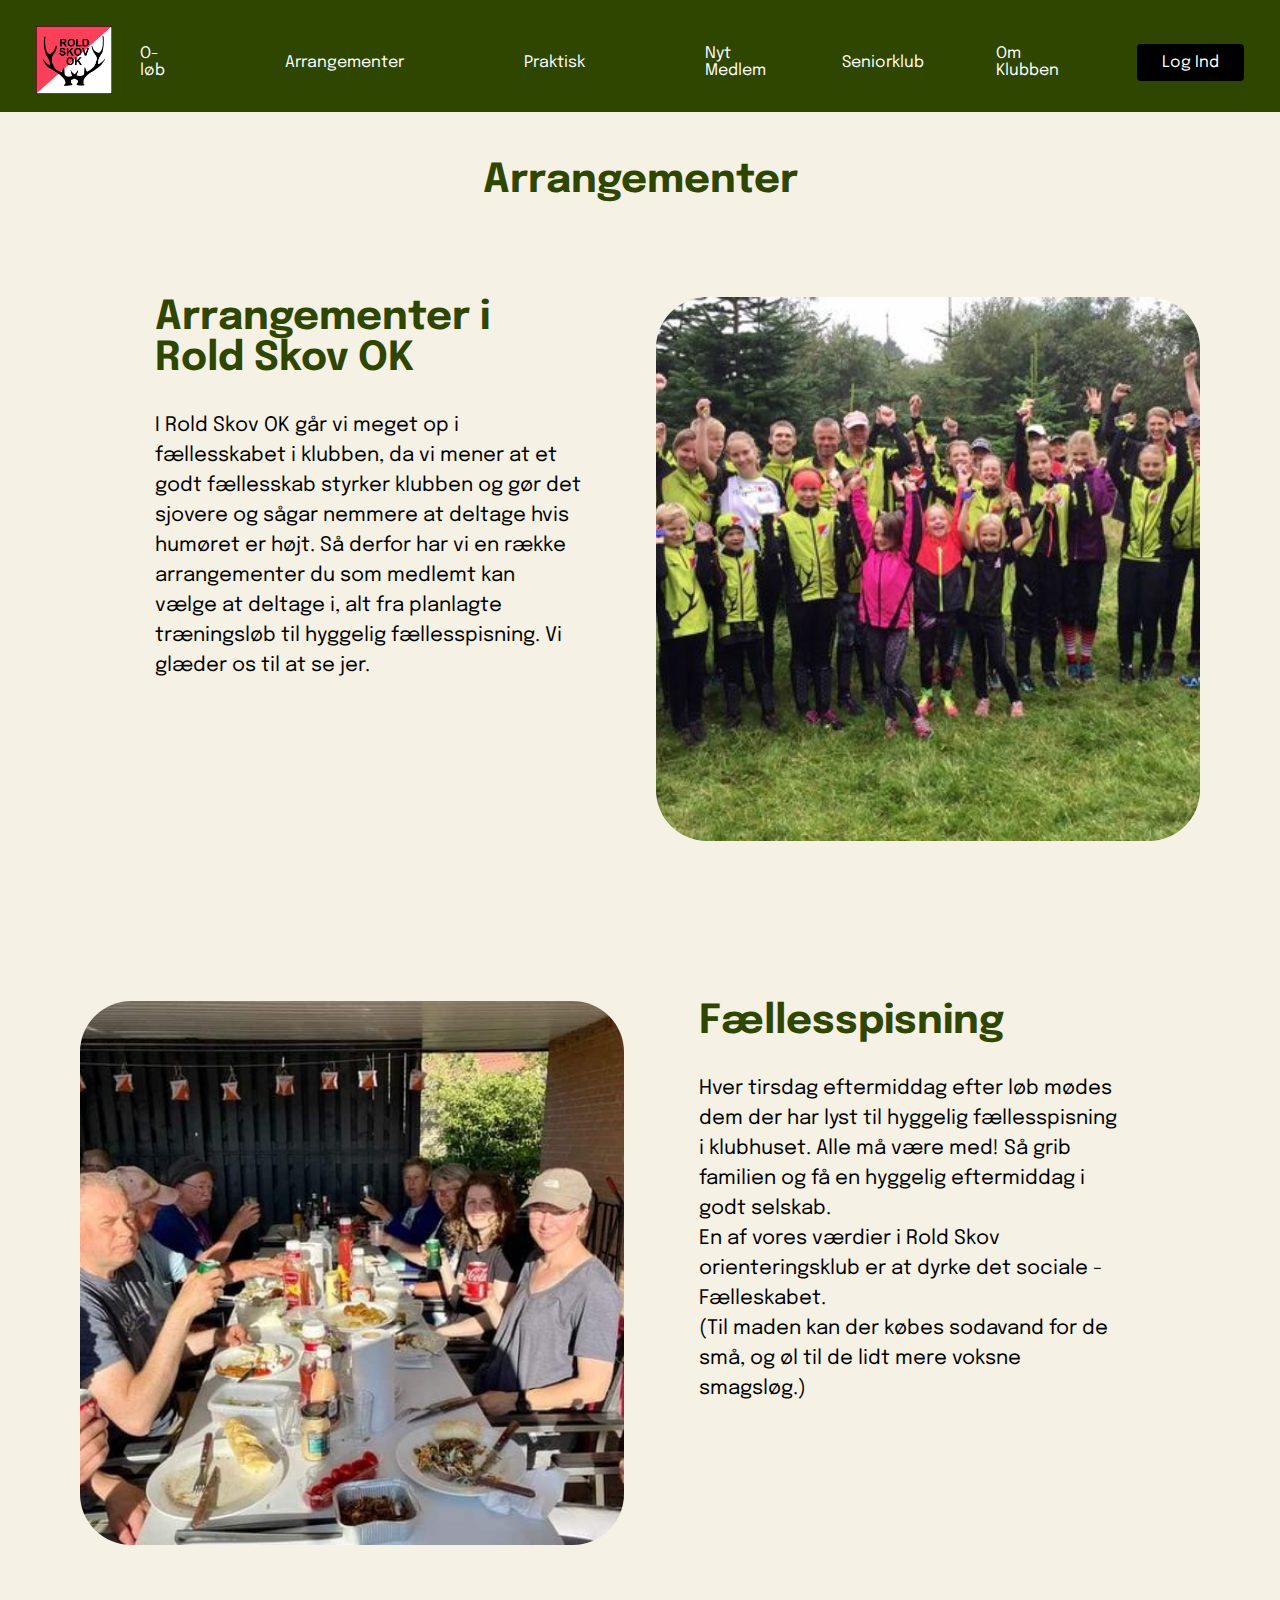
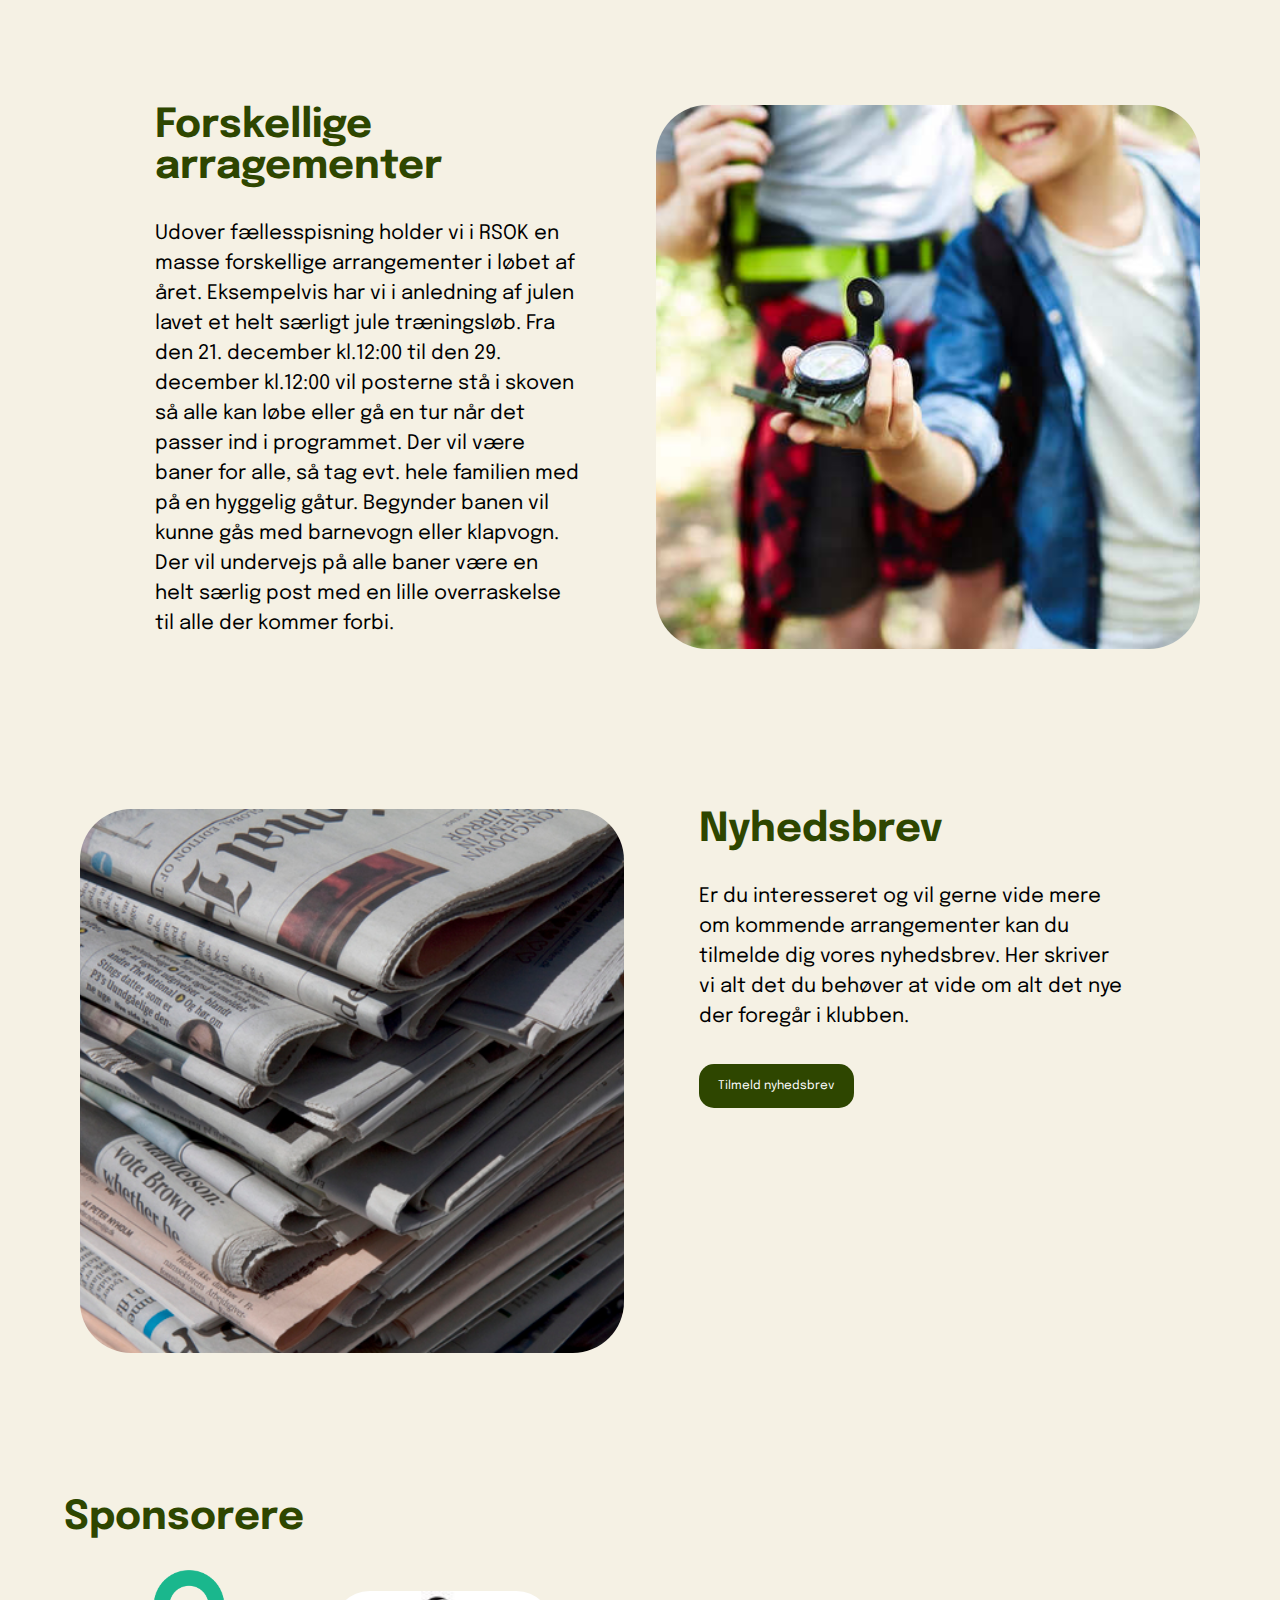
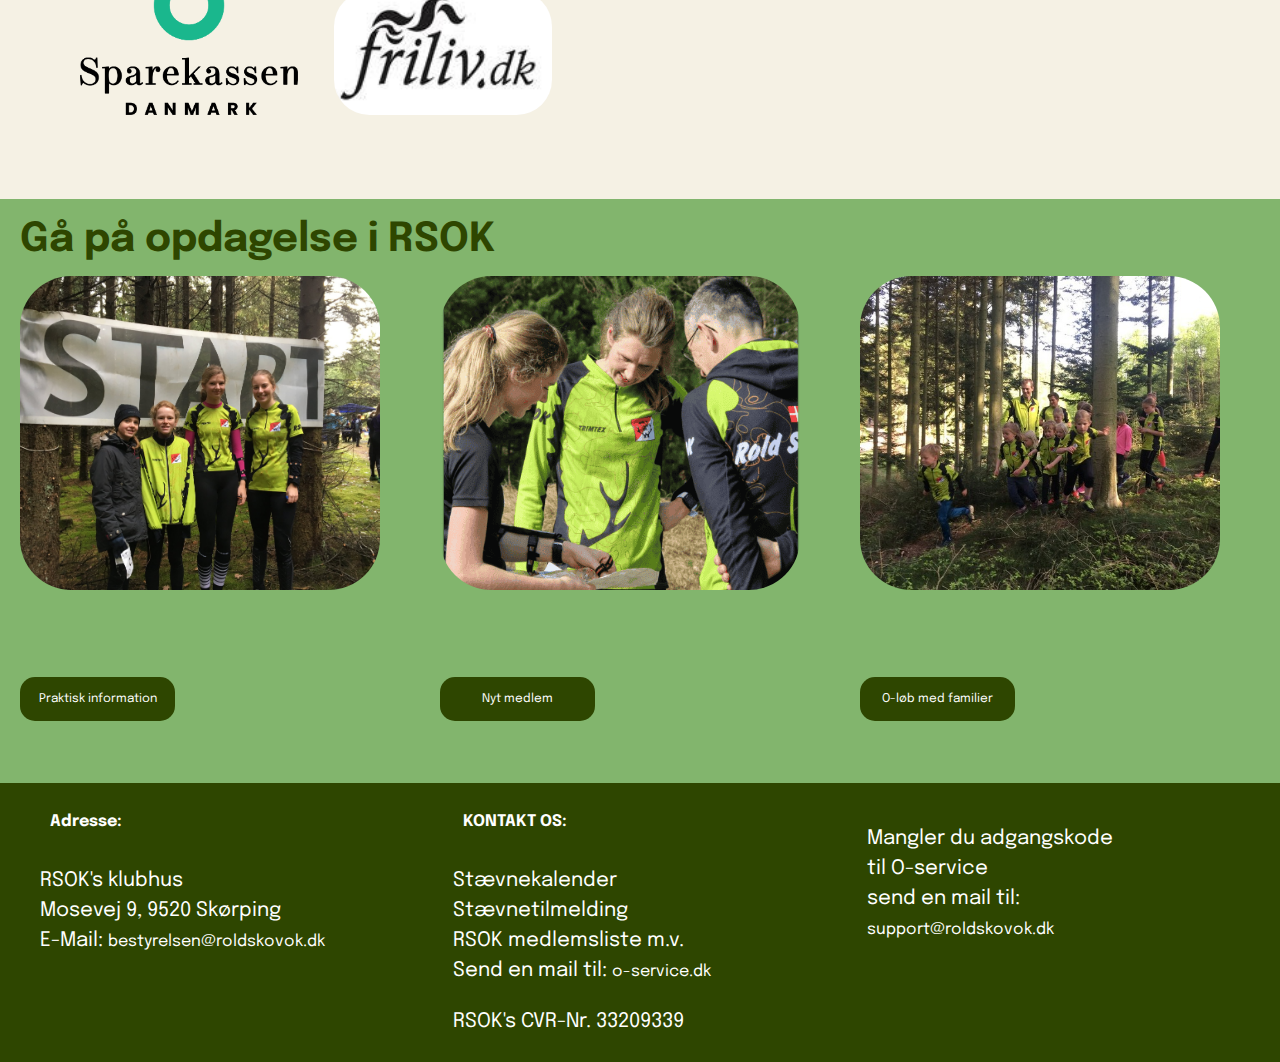
==== Arrangementer.html @ 794a4837 "main" ====
<!DOCTYPE html>
<html lang="en">
<head>
    <meta charset="UTF-8">
    <meta name="viewport" content="width=device-width, initial-scale=1.0">

    <link rel="stylesheet" href="./assets/CSS/style.css">
</head>

<body>
    <header class=".headeralignedside">
        <div class="headeraligned">
            <nav class="pcnav">
                <a href="./index.html">
                    <img src="./assets/img/RoldSkovOKLogo.png" alt="Logo">
                </a>
                <div class="dropdownmenu">
                    <div class="dpm-item">
                        <a href="#">O-løb</a>
                        <div class="dropdown">
                            <a href="./InfoOmOlob.html">O-løb</a>
                            <a href="./InfoOmOlob.html">Info om O-løb</a>
                            <a href="./OLobForFamilier.html">O-løb for familier</a>
                            <a href="#">Baner</a>
                            <a href="#">Kort</a>
                            <a href="#">O-teknisk træning</a>
                            <a href="#">Træningsløbskort</a>
                            <a href="#">Banelægger instrukser</a>
                        </div>
                    </div>
                    <div class="dpm-item">
                        <a href="#">Arrangementer</a>
                        <div class="dropdown">
                            <a href="./Arrangementer.html">Arrangementer</a>
                            <a href="./Arrangementer.html">Info om Arrangementer</a>
                            <a href="#">Løb og stævner</a>
                            <a href="#">Kalender</a>
                        </div>
                    </div>
                    <div class="dpm-item">
                        <a href="#">Praktisk</a>
                        <div class="dropdown">
                            <a href="./PraktiskInformation.html">Praktisk Information</a>
                            <a href="#">Startsteder</a>
                            <a href="#">Fakta, Konti, mv.</a>
                            <a href="#">Vedtægter</a>
                            <a href="#">Referater</a>
                            <a href="#">Privatlivspolitik</a>
                        </div>
                    </div>
                    <a href="./NytMedlem.html">Nyt Medlem</a>
                    <a href="./Seniorklubben.html">Seniorklub</a>
                    <a href="./OmKlubben.html">Om Klubben</a>
                </div>
                <button class="logind">Log Ind</button>
            </nav>
            </div>
    
            <nav class="mobilnav">
            <img src="./assets/img/RoldSkovOKLogo.png" alt="logo">
            <button class="logind">Log Ind</button>
            <div class="burgerdropdown">
                <button class="burger"><img src="./assets/img/burgermenu.svg" alt="burgermenu"></button>
                <ul class="burgerdropdown-menu">
                    <li><a href="./InfoOmOlob.html">O-løb</a></li>
                    <li><a href="./OLobForFamilier.html">O-løb familier</a></li>
                    <li><a href="./Arrangementer.html">Arrangementer</a></li>
                    <li><a href="./PraktiskInformation.html">Praktisk</a></li>
                    <li><a href="./NytMedlem.html">Nyt Medlem</a></li>
                    <li><a href="./Seniorklubben.html">Seniorklub</a></li>
                    <li><a href="./OmKlubben.html">Om Klubben</a></li>
                </ul>
            </div>
            </nav>
        </header>
    <main>
        <h1 class="midtentekst">Arrangementer</h1>

<article class="article1">
        <h2 class="articleoverskrift1">Arrangementer i Rold Skov OK</h2>
        <p class="articletekst1">I Rold Skov OK går vi meget op i fællesskabet i klubben, da vi mener at et godt fællesskab styrker klubben og gør det sjovere og sågar nemmere at deltage hvis humøret er højt. Så derfor har vi en række arrangementer du som medlemt kan vælge at deltage i, alt fra planlagte træningsløb til hyggelig fællesspisning. Vi glæder os til at se jer.</p>     

        <img class="articleimg1" src="./assets/img/RSOKArmeIVejret.jpg"
        alt= "RSOK folkene jubler og løfter armene i glæde"  >



</article>
 
   <article class="article2">
       
       <h2 class="articleoverskrift2">Fællesspisning</h2>
       
       <p class="articletekst2">Hver tirsdag eftermiddag efter løb mødes dem der har lyst til  hyggelig fællesspisning i klubhuset.
           Alle må være med!  Så grib familien og få en hyggelig eftermiddag i godt selskab.
           <br>
           En af vores værdier i Rold Skov orienteringsklub er at dyrke det sociale - Fælleskabet.
           <br>
           (Til maden kan der købes sodavand for de små, og øl til de lidt mere voksne smagsløg.)</p>
           <img class="articleimg2" src="assets/img/orienteringsklubGrillHygge.jpg"
            alt= "Folk i alle aldre sidder og hygger til Fællesspisning" width="500">
        </article>


<article class="article1">
    
    <h2 class="articleoverskrift1">Forskellige arragementer</h2>
    
    <p class="articletekst1">Udover fællesspisning holder vi i RSOK en masse forskellige arrangementer i løbet af året. 
        
        Eksempelvis har vi  i anledning af julen lavet et helt særligt jule træningsløb.  Fra den 21. december kl.12:00 til den 29. december kl.12:00 vil posterne stå i skoven så alle kan løbe eller gå en tur når det passer ind i programmet. Der vil være baner for alle, så tag evt. hele familien med på en hyggelig gåtur. Begynder banen vil kunne gås med barnevogn eller klapvogn.
        <br>
        Der vil undervejs på alle baner være en helt særlig post med en lille overraskelse til alle der kommer forbi.</p>
        
        <img class="articleimg1" src="assets/img/RSOK_Dreng_Med_Kompas.jpg" alt="Glad-dreng-på-O-Løb-med-et-kompas"
         width="500">
</article>

<article  class="article2">
    
    <h2 class="articleoverskrift2">Nyhedsbrev</h2>
    <p class="articletekst2"> Er du interesseret og vil gerne vide mere om kommende arrangementer kan du tilmelde dig vores nyhedsbrev. Her skriver vi alt det du behøver at vide om alt det nye der foregår i klubben. </p>
    <img  class="articleimg2"src="assets/img/RSOK_Newsletter.jpg"
    
    alt="RSOK_Newsletter" width="500">
    <a class="button articlebutton2" href="#">Tilmeld nyhedsbrev</a>

</article>


<div class="Sponsorere">
<h2>Sponsorere</h2>
<img src="assets/img/logoSparekassen.png" alt="Logo til Sparekassen Danmark" width="250">

<img src="assets/img/LogoFriliv.jpg" alt="Logo til Friliv.dk" width="250">

</div>
 
      <article>
        <div class="container">
     
            <h2>Gå på opdagelse i RSOK</h2>
       

            <div class="opdagelse" >
                <img  src="assets/img/rsok_opdagelse_praktisk_information.jpeg" alt="Børn står foran et hjemmelavet start banner">
                <img  src="assets/img/RSOK_Opdagelse_Nyt_Medlem.png" alt="Medlemmer står og kigger på et o-kort">
                <img  src="assets/img/orienteringsklubOLoebForFamilier.jpg" alt="Hyggeligt løb i skoven for hele familien">
             
             
            <a class="button knap1" href="./PraktiskInformation.html">Praktisk information</a>
            <a class="button knap2" href="./NytMedlem.html">Nyt medlem</a>
            <a class="button knap3" href="./OLobForFamilier.html">O-løb med familier</a>
       
            <div class="container"></div>
        </article>

    </main>


<footer class="footer">
    <div class="footer-column">
        <h4>Adresse:</h4>
        <p>RSOK's klubhus<br>Mosevej 9, 9520 Skørping<br>
            E-Mail: <a href="mailto:bestyrelsen@roldskovok.dk">bestyrelsen@roldskovok.dk</a></p>
    </div>
    <div class="footer-column">
        <h4>KONTAKT OS:</h4>
        <p>Stævnekalender<br>Stævnetilmelding<br>RSOK medlemsliste m.v.<br>
            Send en mail til: <a href="mailto:o-service.dk">o-service.dk</a></p>
        <div class="social">
            <a href="https://www.instagram.com/roldskovorienteringsklub/?hl=da" target="_blank"
                aria-label="Instagram"><i class="fa-brands fa-instagram"></i></a>
            <a href="https://www.facebook.com/RoldSkovOK?ref=embed_page" target="_blank" aria-label="Facebook"><i
                    class="fa-brands fa-facebook"></i></a>
        </div>
        <p>RSOK's CVR-Nr. 33209339</p>
    </div>
    <div class="footer-column">
        <p>Mangler du adgangskode <br> til O-service<br>
            send en mail til: <br> <a href="mailto:support@roldskovok.dk">support@roldskovok.dk</a></p>
    </div>
</footer>
</body>
</html>
---- assets/CSS/style.css ----
/*Typografi*/
@import url('https://fonts.googleapis.com/css2?family=Epilogue:ital,wght@0,100..900;1,100..900&display=swap');

*{
    font-family: "Epilogue", serif;
    font-size: 16px;
}

h1{
    color: var(--DeepForest);
    font-weight: bold;
    font-size: 2.5rem;
    padding: 2rem 1rem 7rem 1rem;
}
.headerh1{
    color: white;
    padding-bottom: 4rem;
    
}

h2{
        color: var(--DeepForest);
        font-weight: bold;
        font-size: 2.5rem;
        padding-bottom: 1rem;

}


h3{
    color: var(--DeepForest);
    font-weight: bold;
    font-size: 2.5rem;

}
/*rem udregnet efter rem=ønsket px/px font er sat til*/
/*Vi har i vores mock-up valgt 20px til brødskrift... måske er dette lidt for stort, da man normalt vælger melle 12-18?*/
p{
    font-size: 1.25rem;
    padding-top: 1rem;
    line-height: 150%;

}

/*general*/
/* box-sizing: boder-box gør at når der tilføjes padding til en boks er det indvendingt i boksen*/
*{
    margin: 0;
    padding: 0;
    box-sizing: border-box;
}

/*Her er tilføjet de farver vi ønsker at bruge på websitet*/
:root{
    --DeepForest: #2E4600;
    --PaleStone: #F5F1E4;
    --FernLeaf: #588C42;
    /*har vi brugt denne farve?*/
    --FreshMint: #82B56D;
    /*vi burde også her oprette en generel for padding, så vi kan tilføje den samme padding alle steder.*/

}

body{
    background-color: var(--PaleStone);
}

/*header Forsiden*/
/*billedet skal vendes om???*/
.headerforsiden{
    background-image: url(../img/header2.png);
    background-size: cover;
    background-position: center;
    height: 30rem;
    width: 100%;
}

header{
    background-color: var(--DeepForest);
    height: 7rem;
    width: 100%;
}


/*NAV*/

.dropdownmenu a,
.dpm-item {
    margin-right: 3rem;
} 

nav {
    display: flex;
    align-items: center;
    justify-content: space-between;
    padding: 10px 20px;
    background-color: rgba(0, 0, 0, 0);
    color: #fff;
}
/*log ind knap*/
/*border-radius: 0 er tilføjet for at lave en firkantet knap*/
nav img {
    height: 100px;
    border-radius: 0;
    padding: 1rem;
}
.dropdownmenu {
    display: flex;
}
.dpm-item {
    position: relative;
}
.dpm-item a {
    text-decoration: none;
    color: white;
    display: block;
}

.dropdown {
    display: none;
    position: absolute;
    top: 100%;
    left: 0;
    background-color: #2E4600;
    border-radius: 4px;
    z-index: 10;
}

.logind {
    padding: 10px 20px;
    background-color: #000000;
    border: none;
    border-radius: 4px;
    color: white;
    cursor: pointer;
    font-size: 16px;
    width: 7rem;
    margin: 1rem; 
}

.dropdownmenu {
display: flex;
align-items: center;
}

.dpm-item {
position: relative;
display: flex;
align-items: center;
}

.dpm-item a, .dropdownmenu > a {
text-decoration: none;
color: white;
padding: 8px 12px;
display: block;
}

.dropdown {
display: none;
position: absolute;
top: 100%;
left: 0;
background-color: #2E4600;
box-shadow: 0 4px 8px rgba(0, 0, 0, 0.2);
border-radius: 4px;
z-index: 10;
}

.dropdown a {
padding: 8px 12px;
}

/*  */
/* Nav hover effekter */
/*  */
.dpm-item a:hover {
    background-color: #2E4600;
    border-radius: 4px;
}

.dropdown a:hover {
    background-color: #2E4600;
}

.dpm-item:hover .dropdown {
    display: block;
}

.logind:hover {
    background-color: #4b4b4b;
}

.dpm-item a:hover, .dropdownmenu > a:hover {
    background-color: #2E4600;
    border-radius: 4px;
    }

    .dropdown a:hover {
        background-color: #588C42;
        }
        
        .nav-item:hover .dropdown {
        display: block;
        }

        @media screen and (min-width: 1000px) {
            .mobilnav{
                display: none;
            }
        }

        /* FJERN PC NAV OG PÅ MED MOBIL NAV */
       @media screen and (max-width: 1000px) {

        .pcnav{
            display: none;
        }

        /* MOBILNAV */
        .mobilnav{
            display: flex;
            align-items: center;
            z-index: 1000;
        }

        .burgerdropdown {
            position: relative;
            display: inline-block;
          }
      
          .burgerdropdown button {
            background-color: rgba(0, 0, 0, 0);
            color: white;
            padding: 10px 20px;
            border: none;
            cursor: pointer;
            border-radius: 5px;
            z-index: 1000;
          }

          .burgermobil{
            z-index: 1000;
          }
      
          .burgerdropdown-menu a{
            text-decoration: none;
          }

          .burgerdropdown-menu {
            display: none;
            position: absolute;
            background-color: white;
            box-shadow: 0px 4px 6px rgba(0, 0, 0, 0.1);
            border: 1px solid #ddd;
            border-radius: 5px;
            margin-top: 5px;
            z-index: 1000;
            list-style: none;
            padding: 10px;
            max-width: 300px;
          }
      
          .burgerdropdown-menu li {
            padding: 8px 12px;
            cursor: pointer;
          }
      
          .burgerdropdown:focus-within .burgerdropdown-menu {
            display: block;
          } 

          .logind{
            padding: 0.5rem;
            margin-left: 120px;
          }

       }

.pforsiden{
    color: white;
    padding: 1rem;
    font-size: 2.5rem;
}
.pforsidenlille{
    font-size: 1.25rem;
    color: white;
    padding: 1rem;
}


/*header på undersider*/
.headeralignedside{
    display: flex;
    align-items: center;
    justify-content: space-between;
}

/*er ikke responsivt, så menuen er kodet fast og flytter ikke med?*/





































/**/
/*knapper*/
/**/
.button{
    background-color: #2E4600;
        border-radius: 15px;
        padding: 1rem;
        margin-top: 2rem;
        width: 9.7rem;
        font-size: 12px;
        color: white;
        border-color: #2E4600;
        text-align: center;

}

/*denne skal slettes når vi har lavet alle knapper rigtigt!*/
.button{
    background-color: #2E4600;
    border-radius: 15px;
    padding: 1rem;
    margin-top: 2rem;
    width: 9.7rem;
    font-size: 12px;
    color: white;
    text-decoration: none;
}


/*billeder*/

img{
    border-radius: 3.2rem;
}

/**/
/*side layout*/

.article1{
    display: grid;
    grid-template-columns: 0.7fr 2fr 2fr 0.7fr 1fr;
    padding: 5rem;
}
.articleoverskrift1{
    grid-column: 2 / 4;
    grid-row: 1 / 1;
}

.articletekst1{
    grid-column: 2 / 4;
    grid-row: 2 / 3;
}

.articleimg1{
    grid-column: 5 / 5;
    grid-row: 1 / 5;
}
.articlebutton1{
    grid-column: 2 / 2;
    grid-row: 3 / 4;
}

/*artikel 2 der vender omvendt i forhold til billede og tekst*/
.article2 {
    display: grid;
    grid-template-columns: 1fr 0.7fr 2fr 2fr 0.7fr;
    
    padding: 5rem;
}

.articleoverskrift2{
    grid-column: 3 / 5;
    grid-row: 1 / 1;
}

.articletekst2 {
    grid-column: 3 / 5;
    grid-row: 2 / 3;
}
.articleimg2 {
    grid-column: 1 / 1;
    grid-row: 1 / 5;
}
.articlebutton2 {
    grid-column: 3 / 4;
    grid-row: 3 / 4;
}

/**/
/*scroll boks forsiden*/
/**/



.scroll-bar {
    margin: 0;
    width: auto;
    height: 600px;
    overflow: scroll;
    background-color: white;
    color: black;
    border-style: solid;
    border-width: 0.5rem;
    padding: 0.5rem;
    margin: 6rem;

}

.nyhednavn {
    background-color: green;
    padding: 1rem;
}
.h2nyheder{
    padding: 1rem;
}


/*tilmeldingsblanket*/
.indmeldingsblanket {
    width: 100%;
    max-width: 400px;
    margin: 0 auto;
    padding: 16px;
    background-color: #f9f9f9;
    border: 1px solid #ccc;
    border-radius: 8px;
}

.Indmeld {
    text-align: center;
}

input[type="text"] {
    width: 100%;
    padding: 12px;
    margin: 8px 0 16px 0;
    display: block;
    border: 1px solid #ccc;
    border-radius: 4px;
    box-sizing: border-box;
}

label {
    display: block;
    margin-bottom: 8px;
    font-weight: bold;
}

.tilmeld {
    background-color: #2E4600;
    color: #FFFFFF;
    padding: 12px;
    border: none;
    border-radius: 10px;
    cursor: pointer;
    width: 40%;
}

.tilmeld:hover {
    background-color: #82B56D;
}


/*kontaktboks*/
table {
    width: 50%;
    border-collapse: separate 5px;
    margin: 20px 0;
    font-size: 16px;
    font-weight: lighter;
    text-align: left;
    color: white;
}

th {
    border: 1px solid #ddd;
    padding: 8px;
    font-weight: lighter;
    background-color: #2E4600;
}





























/* diverse styles undersider*/

.midtentekst{
    text-align: center;
    padding: 1rem;
    padding-top: 3rem;
}
.billederomklubben{
    padding: 4rem;
}
.billederomklubben img{
    padding: 1rem;
}
.Sponsorere{
    padding: 4rem;
}
.Sponsorere img{
    padding: 1rem;

}
#sparekassen{
    height: 11rem;
    width: 16rem;
    object-fit: cover;
}
.friliv{
    height: 11rem;
}
 article img{
    height: 34rem;
    width: 34rem;
    object-fit: cover;
  
}
 aside img {
     height: 34rem;
     width: 34rem;
     object-fit: cover;

 }
 /**/
 /*Ø-løb for familier*/
 /**/
 .besøgosh2{
    text-align: center;
    padding: 2rem;
 }
 /*centere billedet*/
 .imgfamilier{
    display: block;
    margin-left: auto;
    margin-right: auto;
    width: 50%;

 }
/*centere hele article med kontaktinformation*/
 .kontakttabel{
      margin: auto;
      width: 50%;
      margin-bottom: 2rem;
 }
 .h2kontakt{
    padding-top: 3rem;
 }


 /*Seniorklubben*/

.galleri img{
    padding: 1rem;
}
.gallerih2{
    padding-left: 1rem;
}

/*placering af indhold/tilmeldingsblanket Nytmedlem i midten*/
.articleindmeld{
    display: grid;
    grid-template-columns: 1fr 1fr 1fr;
    grid-template-rows: repeat(autofit, 5);
}
form{
    grid-column: 2 /3;
    grid-row: 3 / 4;
}
.formh2{
    grid-column: 2 /3 ;
    grid-row: 1 / 2;
    padding: 4rem 0 2rem 1rem;
}
.formp{
    grid-column: 2 / 3;
    grid-row: 2 / 3;
    padding: 1rem;
}
.formkontigent{
    grid-column: 2 / 3;
    grid-row: 4 / 5;
    padding-top: 4rem;
}
.formtabel{
    grid-column: 2 / 3;
    grid-row: 5 / 6;
}
.formp3{
    grid-column: 2 / 3;
    grid-row: 6 / 7 ;

}

/*lokal nav*/

.container {
    padding: 20px;
    background-color: var(--FreshMint)
  }
 
  .opdagelse {
    display: grid;
    grid-template-columns: repeat(3, 1fr);
    gap: 20px;
    justify-items: left; /
  }
 
  .opdagelse img {
    width: 90%;
    height: 90%;
    border-radius: 1fr;
    justify-content: space-between;
}
 
 
  .opdagelse button {
    background-color: var(--DeepForest);
    cursor: pointer;
    margin-top: -1.5rem;}


.h2lokalnav{
    margin-bottom: 50px;
    color: var(--DeepForest);
    text-align: start;
}
.knap1{
    grid-column: 1 / 2;
    grid-row: 2 / 3;
}
.knap2{
    grid-column: 2 / 3;
    grid-row: 2 / 3;
}
.knap3{
    grid-column: 3 / 4;
    grid-row: 2 / 3;
}







/*footer*/
/**/
/**/
.footer {
    display: flex;
    justify-content: space-between;
    align-items: flex-start;
    background-color: var(--DeepForest);
    color: white;
    padding: 20px;
    flex-wrap: wrap;
    margin-top: -1.1rem;
}

.footer-column {
    flex: 1;
    margin: 0 20px;
    min-width: 200px;
}

.footer-column h4 {
    margin-bottom: 10px;
    color: white;
    text-transform: bold;
    padding: 10px;
}

.footer-column p {
    margin: 5px 0;
    line-height: 1.5;
}

.footer-column a {
    color: #fff;
    text-decoration: none;
}

.footer-column a:hover {
    text-decoration: underline;
}

.social{
    margin-right: 1fr;
    justify-content: space-between;
}

.fa-brands{
    font-size: 3rem;
}

/* mediaQ */

/**/
@media screen and (max-width:900px){
    h1 {
            
            font-size: 2rem;
            
        }
    
        
    
        h2 {
            font-size: 1.5rem;
            
    
        }
    
    
        h3 {
            font-size: 1.5rem;}
        p{
            font-size: 1rem;
        }
        nav img {
            height: 50px;
                }
        
    article img{
        width: 17rem;
        height: 17rem;
    }
    aside img{
        width: 17rem;
            height: 17rem;
    }
    .article1 {
            grid-template-columns: 1fr;
            width: 100%;
        }
                .articleoverskrift1 {
                    grid-column: 1 / 1;
                    grid-row: 1 / 1;
                }
        
                .articletekst1 {
                    grid-column: 1 / 1;
                    grid-row: 2 / 3;
                }
        
                .articleimg1 {
                    grid-column: 1 / 1;
                    grid-row: 4 / 5;
                    margin-top: 2rem;
                }
        
                .articlebutton1 {
                    grid-column: 1 / 1;
                    grid-row: 3 / 4;
                }
                .article2 {
                    grid-template-columns: 1fr;
                    
                }
        
                .articleoverskrift2 {
                    grid-column: 1 / 1;
                    grid-row: 1 / 1;
                }
        
                .articletekst2 {
                    grid-column: 1 / 1;
                    grid-row: 2 / 3;
                }
        
                .articleimg2 {
                    grid-column: 1 / 1;
                    grid-row: 4 / 5;
                    margin-top: 2rem;
                }
        
                .articlebutton2 {
                    grid-column: 1 / 1;
                    grid-row: 3 / 4;
                }
              

/* Forside */

                .headerh1{
                    font-size: 30px;
                    display: flex;
                    text-align: center;
                }
                .pforsiden{
                    transform: translateY(-60%);
                }
                .pforsidenlille{
                    transform: translateY(-130%)
                }


                .opdagelse {
                              grid-template-columns: 1fr;
                             
        
                          }
                                .knap1 {
                                    grid-column: 1 / 1;
                                    grid-row: 2 / 3;
                                    margin-top: 0;
                                    margin-bottom: 3rem;
                                }
                
                                .knap2 {
                                    grid-column: 1 / 1;
                                    grid-row: 4 / 5;
                                    margin-top: 0;
                                    margin-bottom: 3rem;
                                }
                
                                .knap3 {
                                    grid-column: 1 / 1;
                                    grid-row: 6 / 7;
                                    margin-top: 0;
                                    margin-bottom: 3rem;
                                }
                              .opdagelse img{
                                width: 17rem;
                                height: 17rem;
                              }
                              .imgfamilier{
                                width: 17rem;
                                height: 17rem;
                              }
}
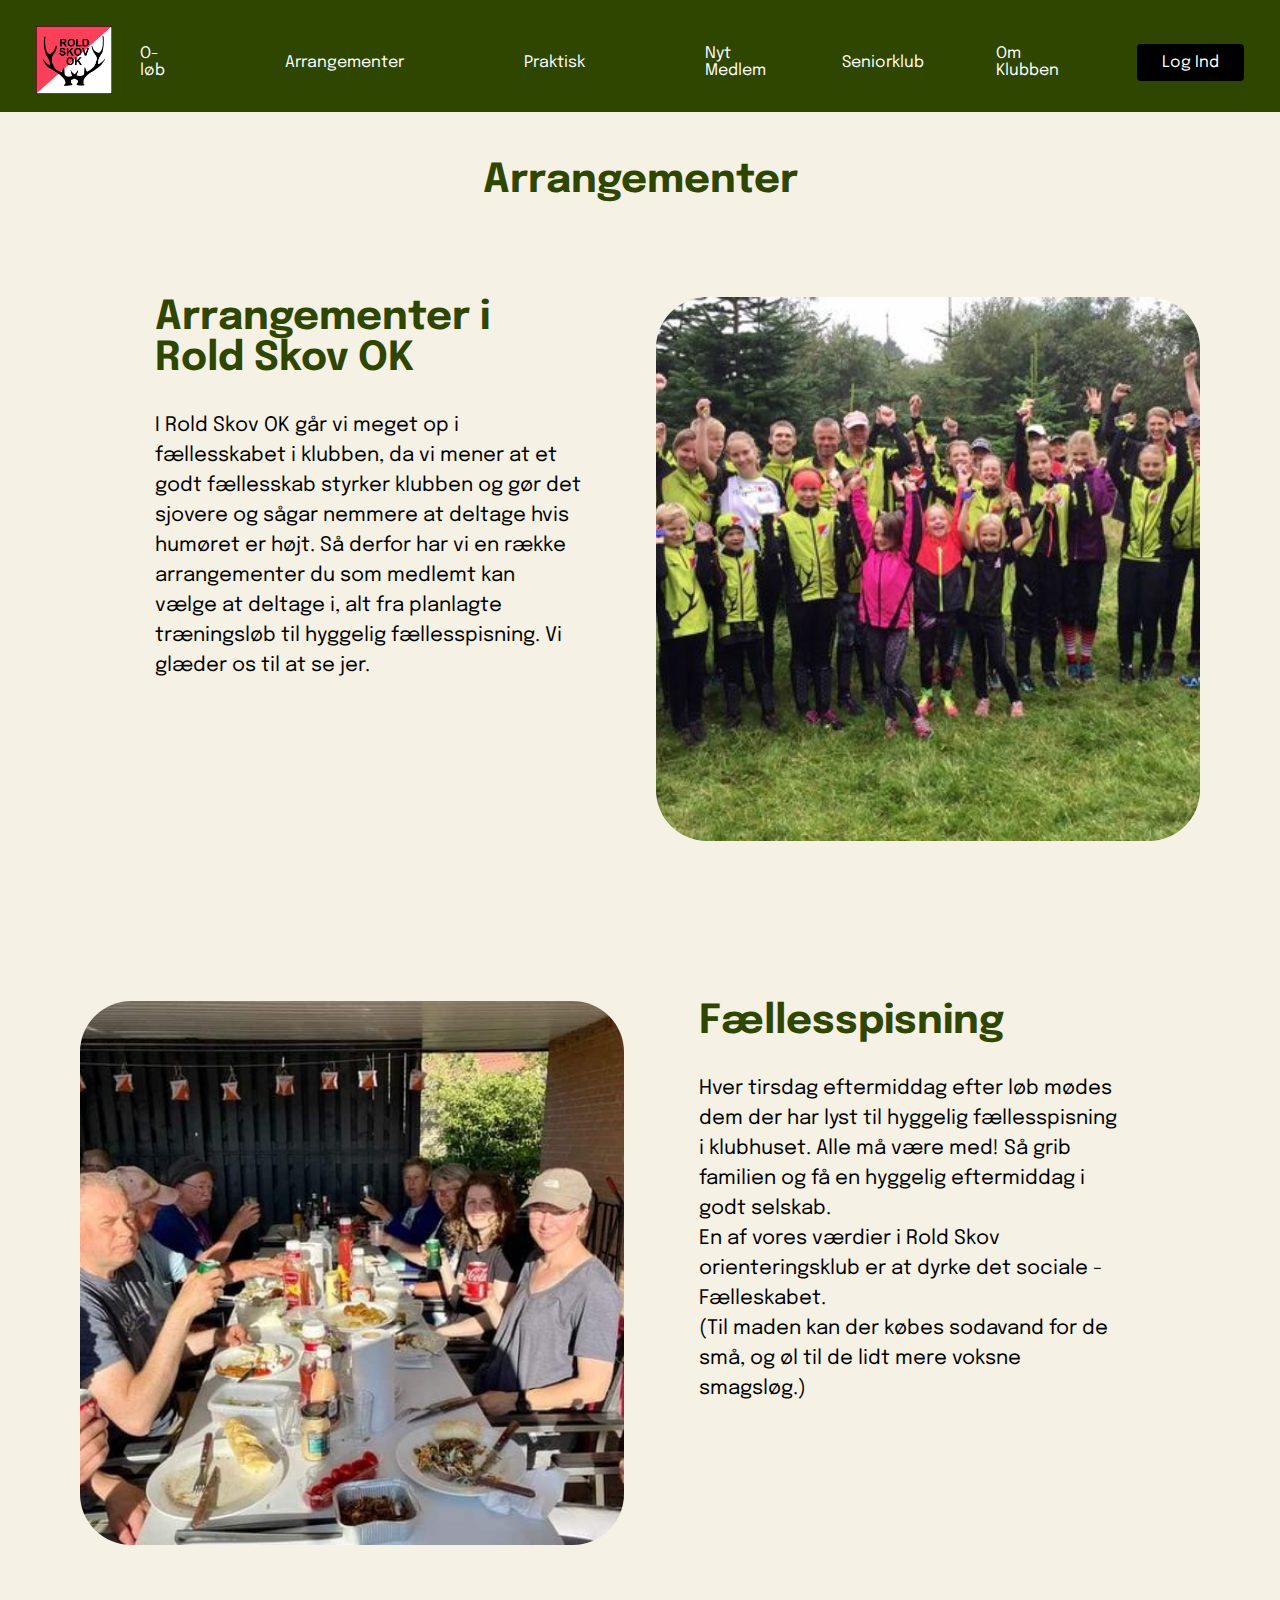
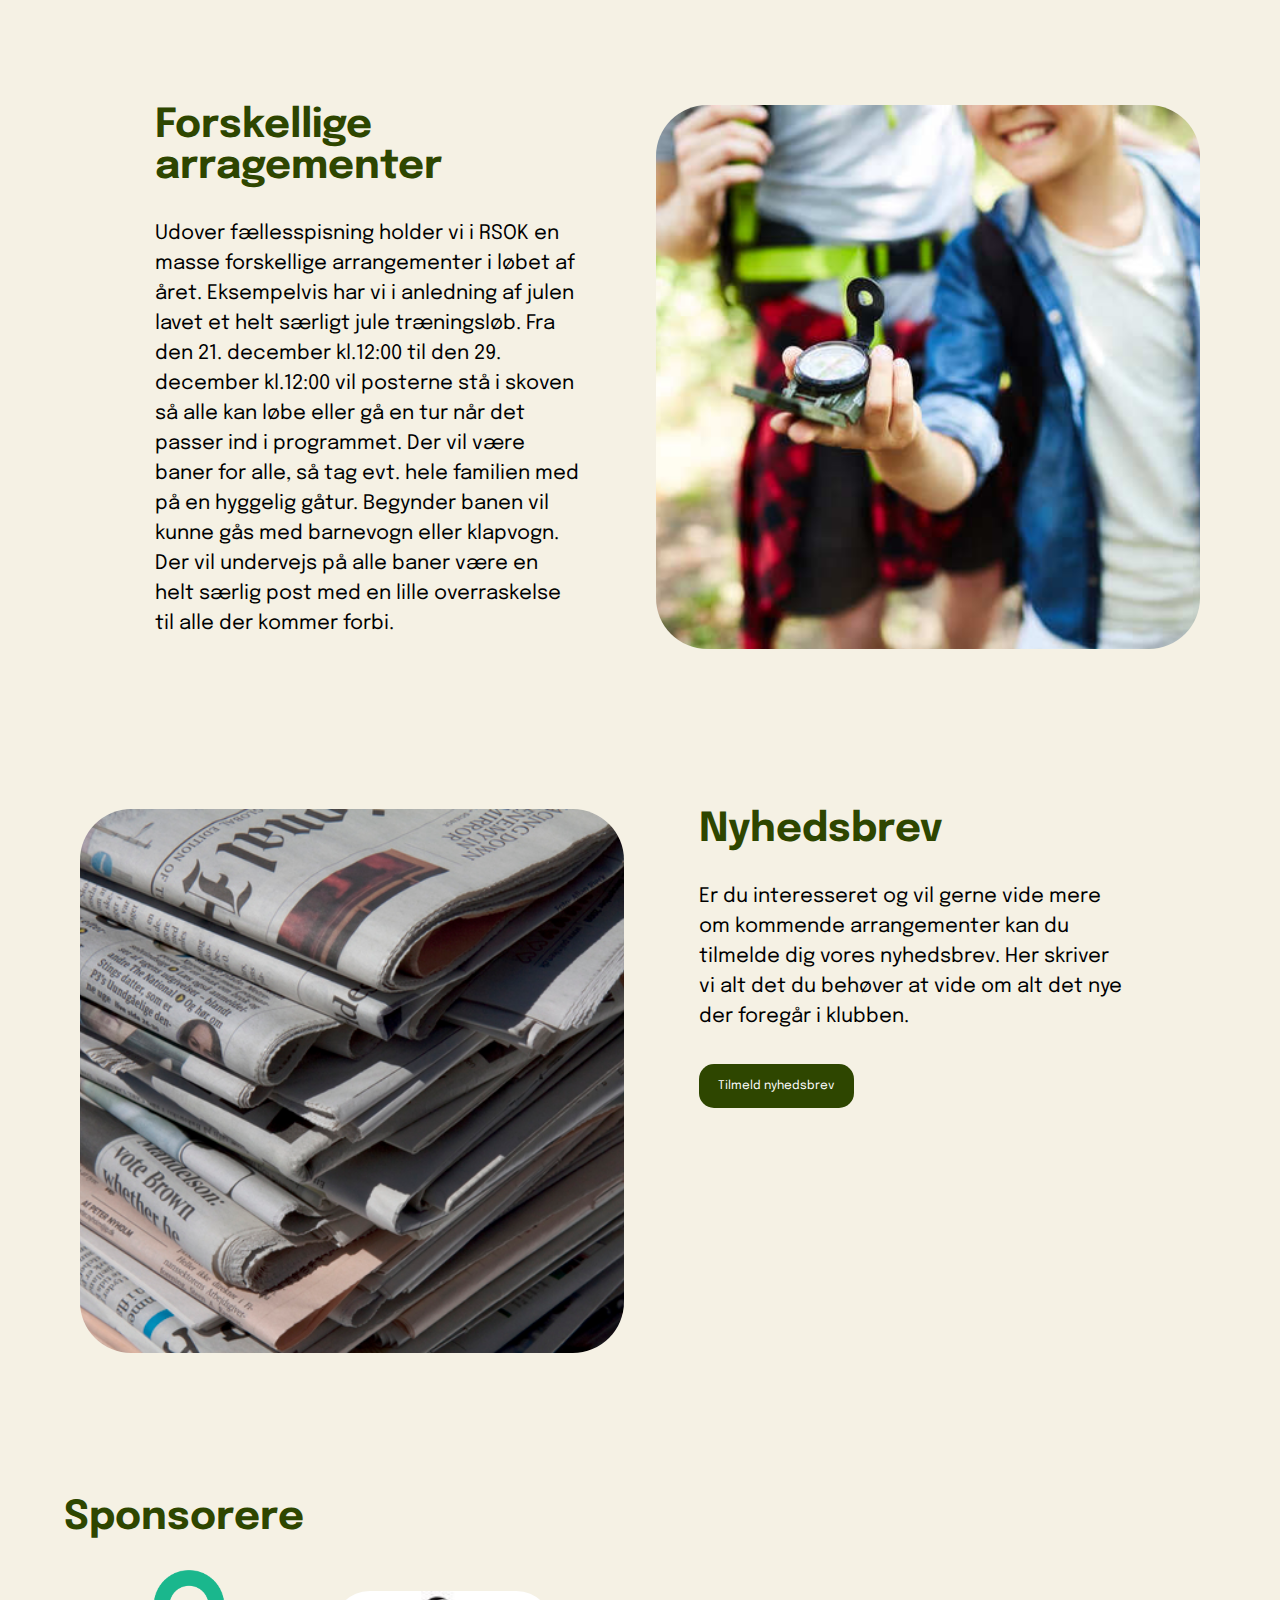
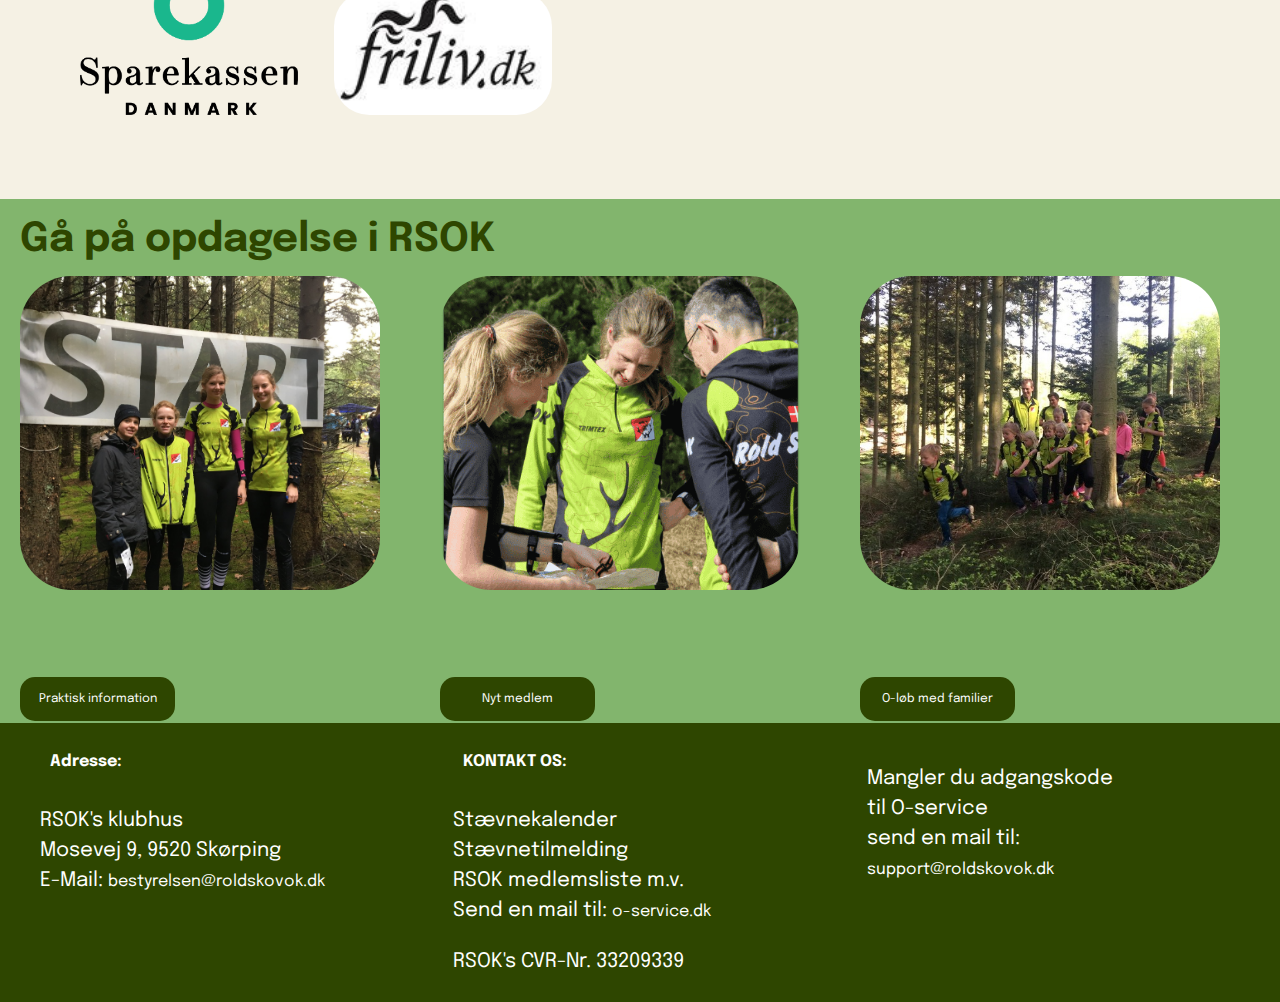
==== commit 4ca7c1f0: "validereret" ====
--- a/Arrangementer.html
+++ b/Arrangementer.html
@@ -3,6 +3,7 @@
 <head>
     <meta charset="UTF-8">
     <meta name="viewport" content="width=device-width, initial-scale=1.0">
+    <title>Arrangementer</title>
 
     <link rel="stylesheet" href="./assets/CSS/style.css">
 </head>
@@ -120,7 +121,7 @@
     
     <h2 class="articleoverskrift2">Nyhedsbrev</h2>
     <p class="articletekst2"> Er du interesseret og vil gerne vide mere om kommende arrangementer kan du tilmelde dig vores nyhedsbrev. Her skriver vi alt det du behøver at vide om alt det nye der foregår i klubben. </p>
-    <img  class="articleimg2"src="assets/img/RSOK_Newsletter.jpg"
+    <img  class="articleimg2" src="assets/img/RSOK_Newsletter.jpg"
     
     alt="RSOK_Newsletter" width="500">
     <a class="button articlebutton2" href="#">Tilmeld nyhedsbrev</a>
@@ -136,13 +137,10 @@
 
 </div>
  
-      <article>
+    <article>
         <div class="container">
-     
             <h2>Gå på opdagelse i RSOK</h2>
-       
-
-            <div class="opdagelse" >
+            <div class="opdagelse">
                 <img  src="assets/img/rsok_opdagelse_praktisk_information.jpeg" alt="Børn står foran et hjemmelavet start banner">
                 <img  src="assets/img/RSOK_Opdagelse_Nyt_Medlem.png" alt="Medlemmer står og kigger på et o-kort">
                 <img  src="assets/img/orienteringsklubOLoebForFamilier.jpg" alt="Hyggeligt løb i skoven for hele familien">
@@ -151,9 +149,9 @@
             <a class="button knap1" href="./PraktiskInformation.html">Praktisk information</a>
             <a class="button knap2" href="./NytMedlem.html">Nyt medlem</a>
             <a class="button knap3" href="./OLobForFamilier.html">O-løb med familier</a>
-       
-            <div class="container"></div>
-        </article>
+            </div>
+        </div>
+    </article>
 
     </main>
 
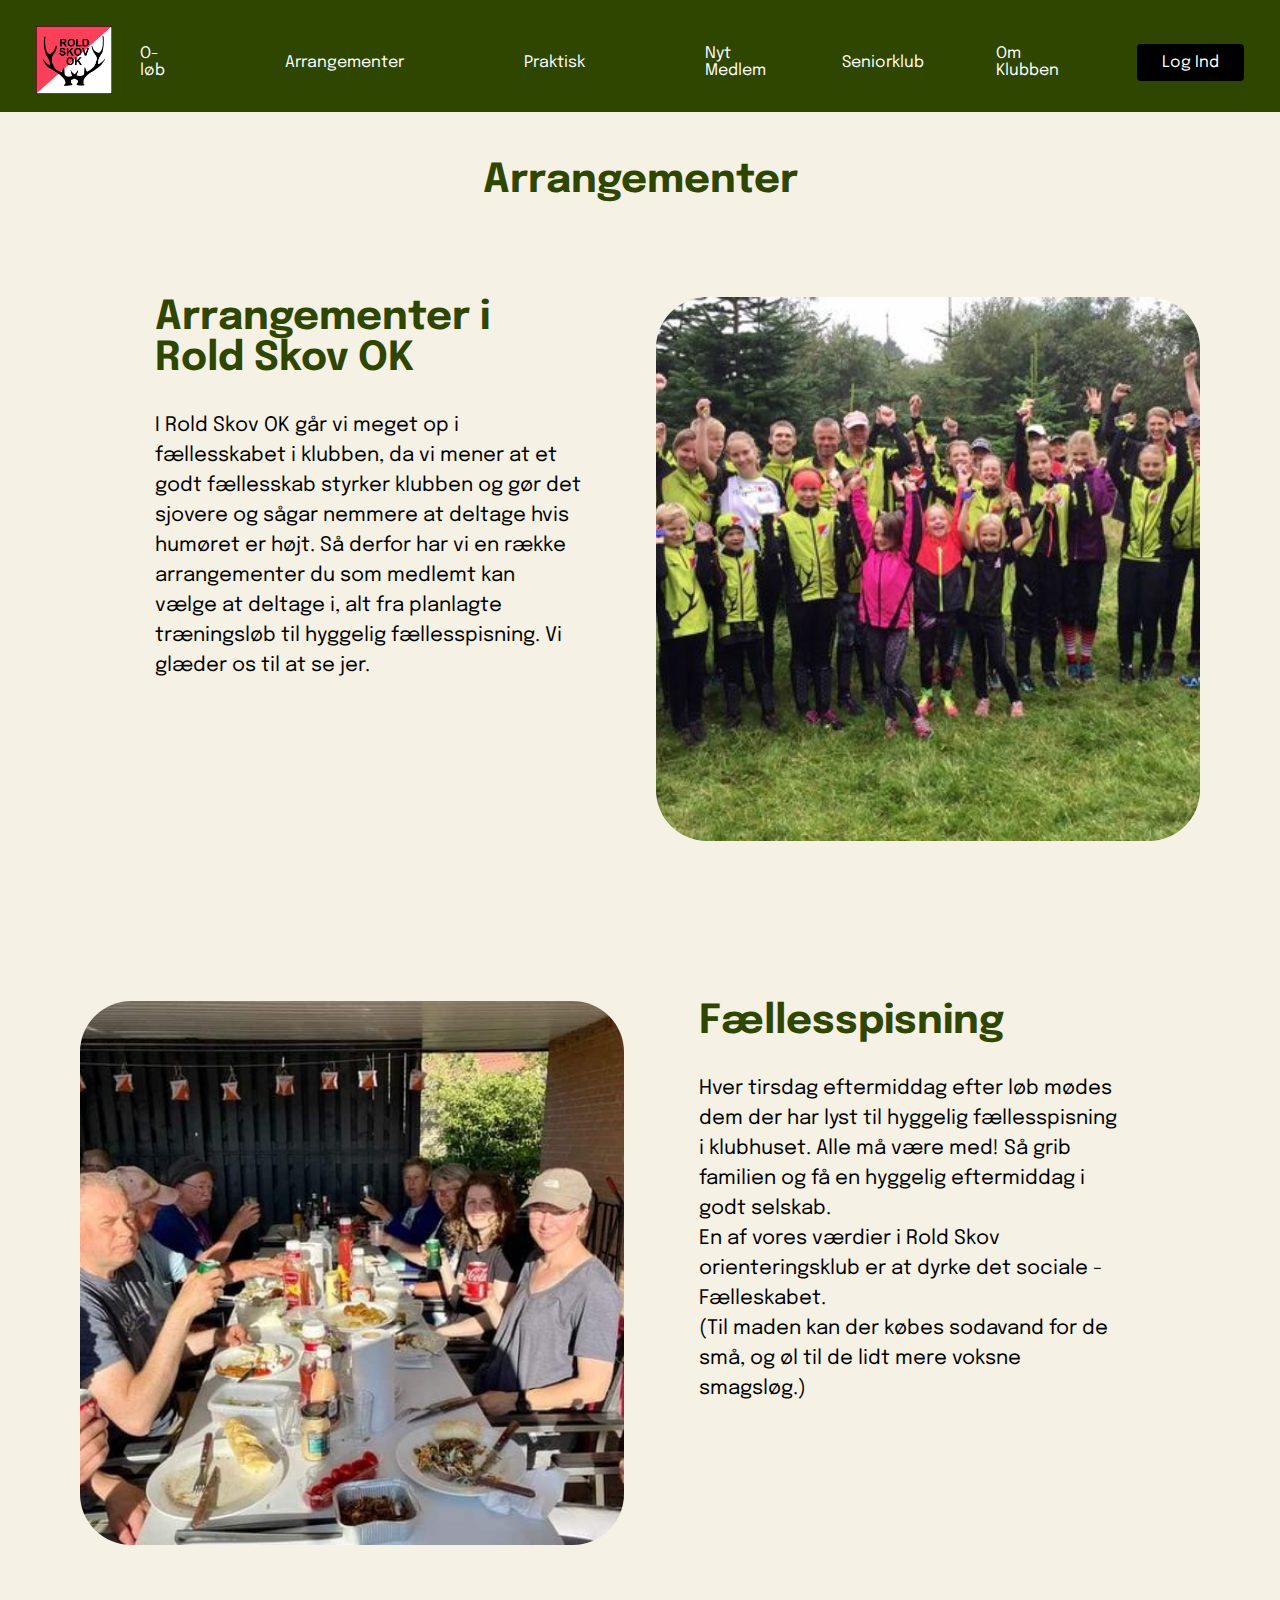
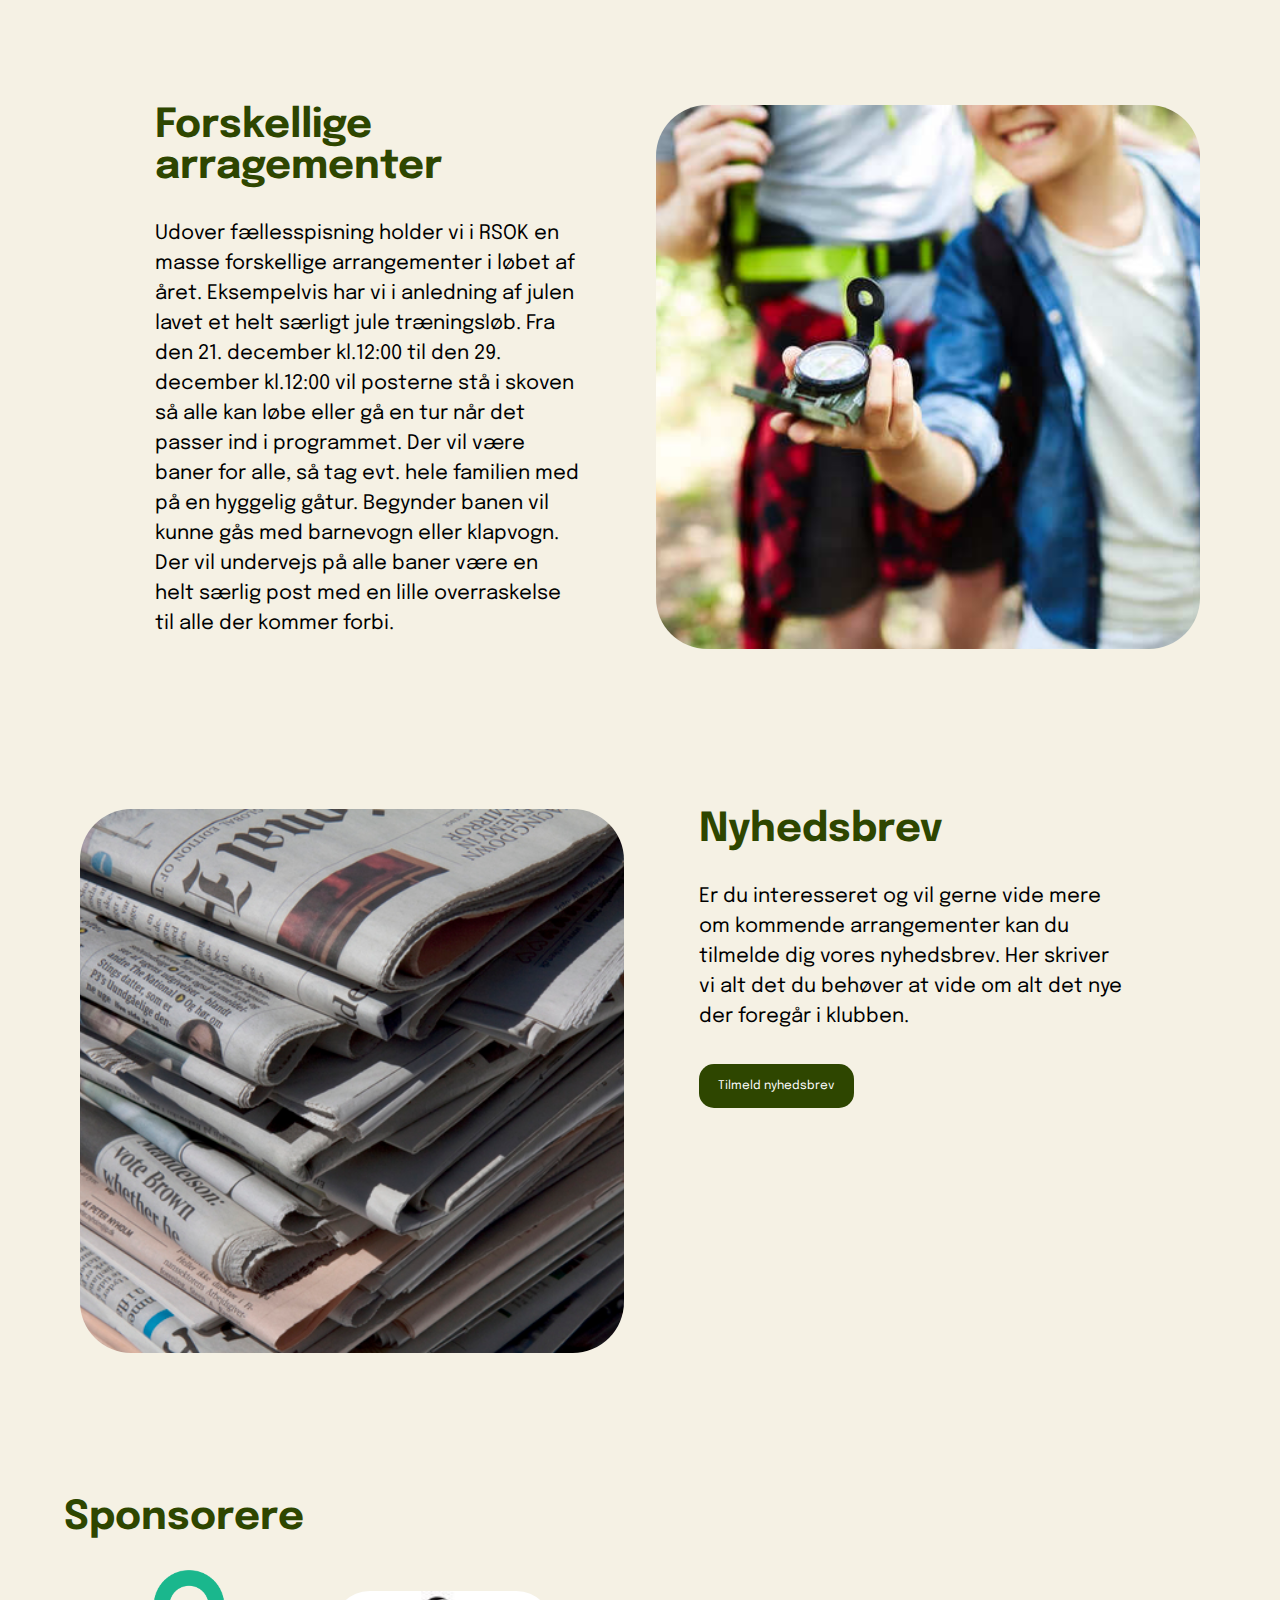
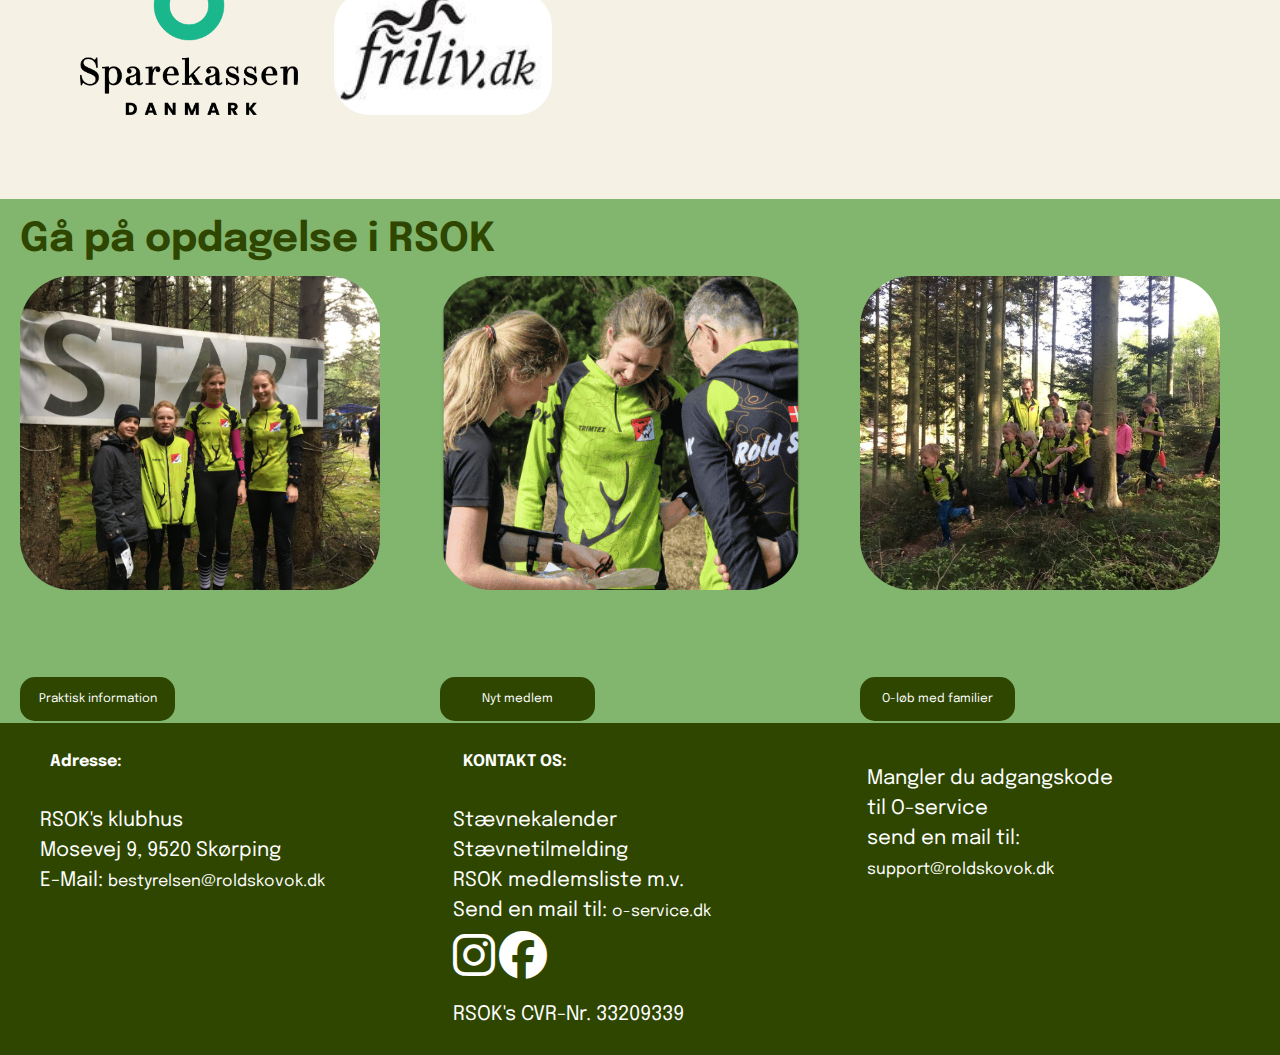
==== commit d97a5390: "ikoner" ====
--- a/Arrangementer.html
+++ b/Arrangementer.html
@@ -4,6 +4,7 @@
     <meta charset="UTF-8">
     <meta name="viewport" content="width=device-width, initial-scale=1.0">
     <title>Arrangementer</title>
+    <link rel="stylesheet" href="https://cdnjs.cloudflare.com/ajax/libs/font-awesome/6.7.2/css/all.min.css">
 
     <link rel="stylesheet" href="./assets/CSS/style.css">
 </head>
@@ -131,9 +132,9 @@
 
 <div class="Sponsorere">
 <h2>Sponsorere</h2>
-<img src="assets/img/logoSparekassen.png" alt="Logo til Sparekassen Danmark" width="250">
+<img src="assets/img/logoSparekassen.png" alt="Logo til Sparekassen Danmark" style="width: 250px;">
 
-<img src="assets/img/LogoFriliv.jpg" alt="Logo til Friliv.dk" width="250">
+<img src="assets/img/LogoFriliv.jpg" alt="Logo til Friliv.dk" style="width: 250px;">
 
 </div>
  
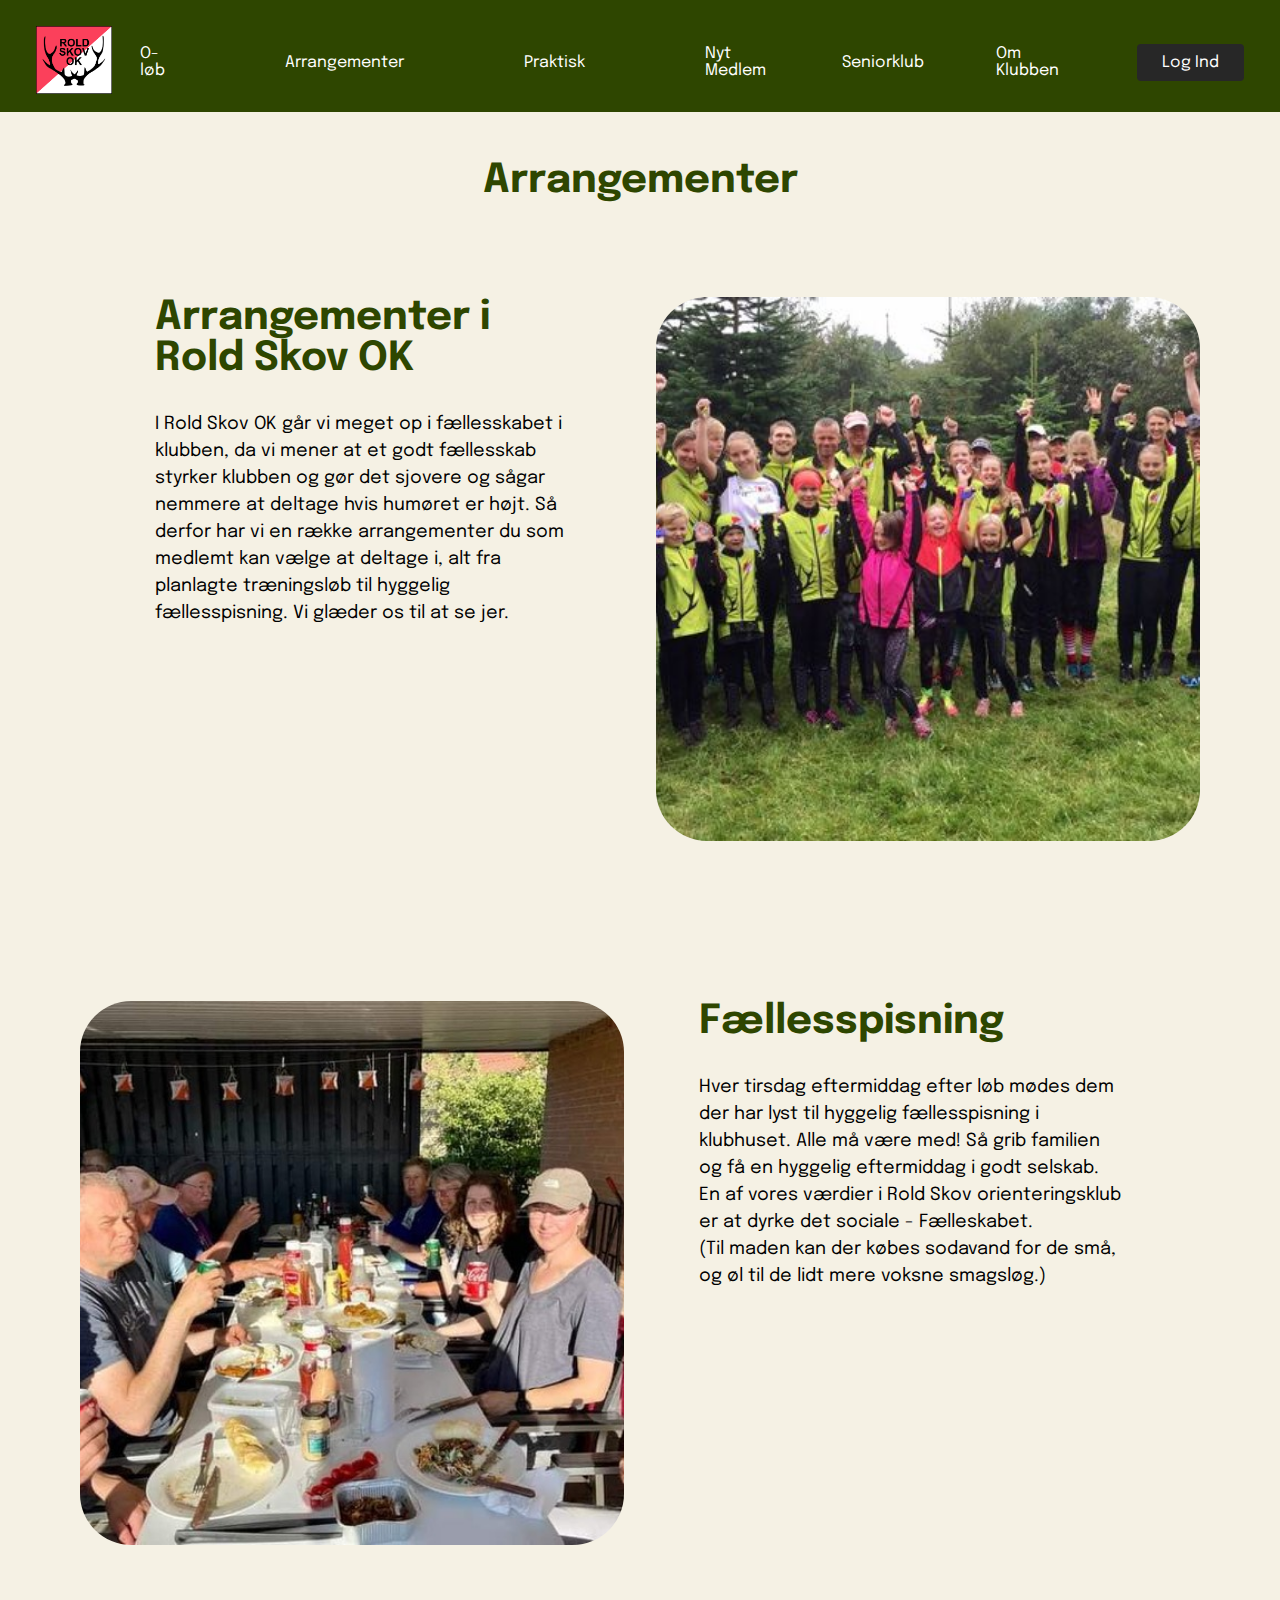
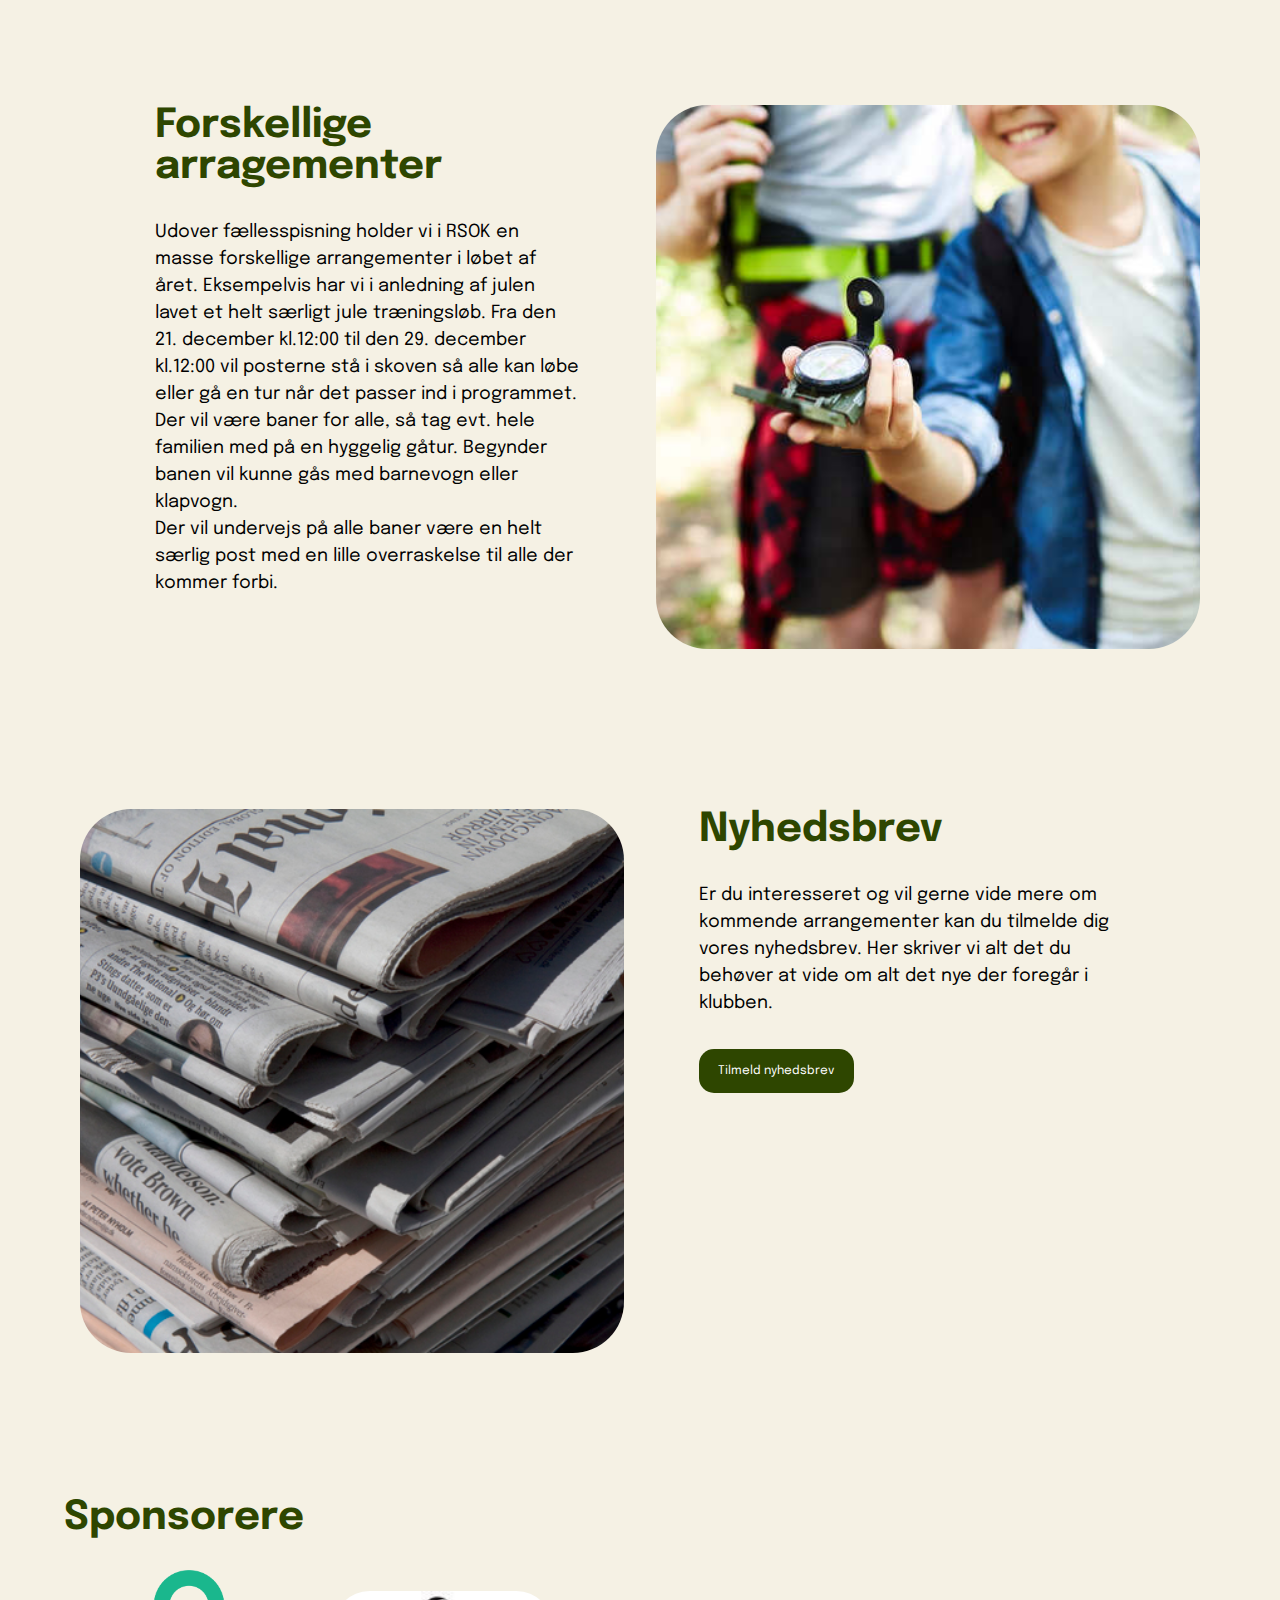
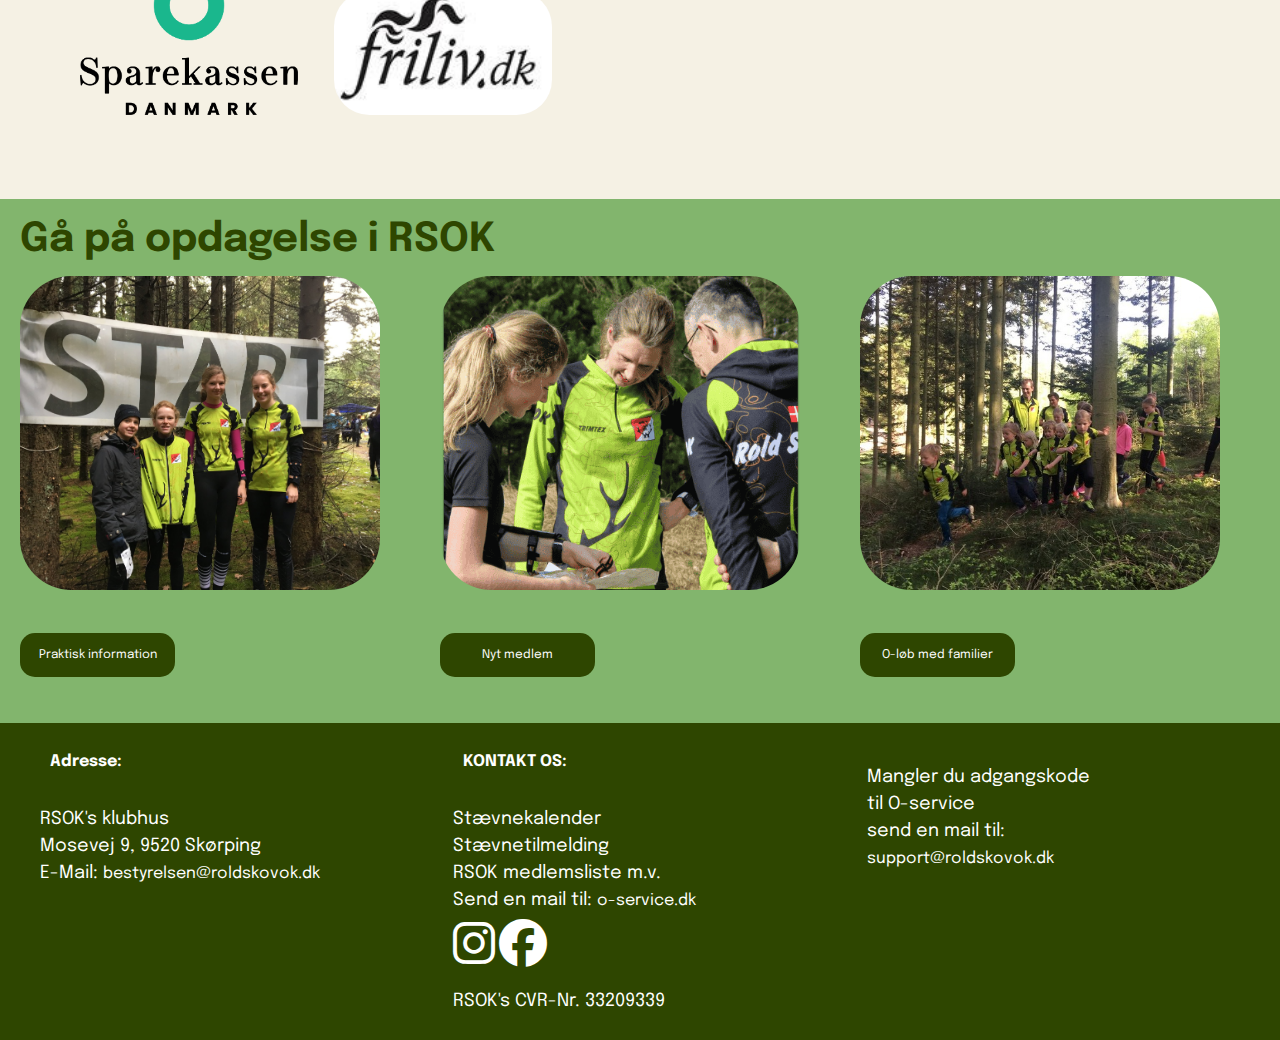
==== commit 5f85f508: "push igen..." ====
--- a/Arrangementer.html
+++ b/Arrangementer.html
@@ -20,7 +20,6 @@
                     <div class="dpm-item">
                         <a href="#">O-løb</a>
                         <div class="dropdown">
-                            <a href="./InfoOmOlob.html">O-løb</a>
                             <a href="./InfoOmOlob.html">Info om O-løb</a>
                             <a href="./OLobForFamilier.html">O-løb for familier</a>
                             <a href="#">Baner</a>
@@ -33,7 +32,6 @@
                     <div class="dpm-item">
                         <a href="#">Arrangementer</a>
                         <div class="dropdown">
-                            <a href="./Arrangementer.html">Arrangementer</a>
                             <a href="./Arrangementer.html">Info om Arrangementer</a>
                             <a href="#">Løb og stævner</a>
                             <a href="#">Kalender</a>
@@ -57,9 +55,8 @@
                 <button class="logind">Log Ind</button>
             </nav>
             </div>
-    
             <nav class="mobilnav">
-            <img src="./assets/img/RoldSkovOKLogo.png" alt="logo">
+                <a href="./index.html"><img src="./assets/img/RoldSkovOKLogo.png" alt="RSOK LOGO"></a>
             <button class="logind">Log Ind</button>
             <div class="burgerdropdown">
                 <button class="burger"><img src="./assets/img/burgermenu.svg" alt="burgermenu"></button>
--- a/assets/CSS/style.css
+++ b/assets/CSS/style.css
@@ -36,7 +36,7 @@
 /*rem udregnet efter rem=ønsket px/px font er sat til*/
 /*Vi har i vores mock-up valgt 20px til brødskrift... måske er dette lidt for stort, da man normalt vælger melle 12-18?*/
 p{
-    font-size: 1.25rem;
+    font-size: 1.125rem;
     padding-top: 1rem;
     line-height: 150%;
 
@@ -95,7 +95,7 @@
     justify-content: space-between;
     padding: 10px 20px;
     background-color: rgba(0, 0, 0, 0);
-    color: #fff;
+    color: white;
 }
 /*log ind knap*/
 /*border-radius: 0 er tilføjet for at lave en firkantet knap*/
@@ -121,15 +121,16 @@
     position: absolute;
     top: 100%;
     left: 0;
-    background-color: #2E4600;
+    background-color: var(--DeepForest);
     border-radius: 4px;
     z-index: 10;
 }
 
 .logind {
     padding: 10px 20px;
-    background-color: #000000;
+    background-color: rgb(39, 39, 39);
     border: none;
+    border-color: white;
     border-radius: 4px;
     color: white;
     cursor: pointer;
@@ -161,7 +162,7 @@
 position: absolute;
 top: 100%;
 left: 0;
-background-color: #2E4600;
+background-color: var(--DeepForest);
 box-shadow: 0 4px 8px rgba(0, 0, 0, 0.2);
 border-radius: 4px;
 z-index: 10;
@@ -175,12 +176,12 @@
 /* Nav hover effekter */
 /*  */
 .dpm-item a:hover {
-    background-color: #2E4600;
+    background-color: var(--DeepForest);
     border-radius: 4px;
 }
 
 .dropdown a:hover {
-    background-color: #2E4600;
+    background-color: var(--DeepForest);
 }
 
 .dpm-item:hover .dropdown {
@@ -192,12 +193,12 @@
 }
 
 .dpm-item a:hover, .dropdownmenu > a:hover {
-    background-color: #2E4600;
+    background-color: var(--DeepForest);
     border-radius: 4px;
     }
 
     .dropdown a:hover {
-        background-color: #588C42;
+        background-color: var(--FernLeaf);
         }
         
         .nav-item:hover .dropdown {
@@ -259,6 +260,7 @@
             list-style: none;
             padding: 10px;
             max-width: 300px;
+            transform:translateX(-40%)
           }
       
           .burgerdropdown-menu li {
@@ -296,72 +298,21 @@
     justify-content: space-between;
 }
 
-/*er ikke responsivt, så menuen er kodet fast og flytter ikke med?*/
-
-
-
-
-
-
-
-
-
-
-
-
-
-
-
-
-
-
-
-
-
-
-
-
-
-
-
-
-
-
-
-
-
-
-
-
 
 /**/
 /*knapper*/
 /**/
 .button{
-    background-color: #2E4600;
+    background-color: var(--DeepForest);
         border-radius: 15px;
         padding: 1rem;
         margin-top: 2rem;
         width: 9.7rem;
         font-size: 12px;
         color: white;
-        border-color: #2E4600;
         text-align: center;
-
-}
-
-/*denne skal slettes når vi har lavet alle knapper rigtigt!*/
-.button{
-    background-color: #2E4600;
-    border-radius: 15px;
-    padding: 1rem;
-    margin-top: 2rem;
-    width: 9.7rem;
-    font-size: 12px;
-    color: white;
-    text-decoration: none;
-}
-
+        text-decoration: none;
+}
 
 /*billeder*/
 
@@ -425,8 +376,6 @@
 /**/
 /*scroll boks forsiden*/
 /**/
-
-
 
 .scroll-bar {
     margin: 0;
@@ -443,13 +392,12 @@
 }
 
 .nyhednavn {
-    background-color: green;
+    background-color: var(--FreshMint);
     padding: 1rem;
 }
 .h2nyheder{
     padding: 1rem;
 }
-
 
 /*tilmeldingsblanket*/
 .indmeldingsblanket {
@@ -466,6 +414,10 @@
     text-align: center;
 }
 
+.indmeldingsblanket p {
+    padding-bottom: 1rem;
+}
+
 input[type="text"] {
     width: 100%;
     padding: 12px;
@@ -483,7 +435,7 @@
 }
 
 .tilmeld {
-    background-color: #2E4600;
+    background-color: var(--DeepForest);
     color: #FFFFFF;
     padding: 12px;
     border: none;
@@ -492,56 +444,130 @@
     width: 40%;
 }
 
+@media screen and (max-width: 900px) {
+    .tilmeld{
+        padding-right: 4.2rem;
+    }
+}
+
 .tilmeld:hover {
-    background-color: #82B56D;
+    background-color: var(--FreshMint);
 }
 
 
 /*kontaktboks*/
+
 table {
-    width: 50%;
+    display: block;
+    overflow: auto;
+    white-space:nowrap;
+    width: auto;
     border-collapse: separate 5px;
     margin: 20px 0;
     font-size: 16px;
-    font-weight: lighter;
     text-align: left;
     color: white;
-}
-
+    max-height: 400px;
+}
+ 
 th {
-    border: 1px solid #ddd;
+    border: 1px solid black;
     padding: 8px;
-    font-weight: lighter;
+    font-weight:500;
+    background-color: var(--DeepForest)
+ 
+}
+ 
+td { border: 1px solid black;
+    padding: 8px;
+    font-weight:200;
     background-color: #2E4600;
-}
-
-
-
-
-
-
-
-
-
-
-
-
-
-
-
-
-
-
-
-
-
-
-
-
-
-
-
-
+    }
+ 
+
+ .kontakttabel {
+    width: 100%;
+    margin-bottom: 2rem;
+    overflow: hidden;
+}
+
+.kontakttabel table {
+    display: table;
+    width: 100%;
+    border-collapse: separate;
+    margin: 0 auto;
+    font-size: 16px;
+    text-align: left;
+    color: white;
+    max-height: 400px;
+}
+
+th, td {
+    white-space: normal;
+    padding: 8px;
+    border: 1px solid black;
+}
+
+th {
+    font-weight: 500;
+    background-color: var(--DeepForest);
+}
+
+td {
+    font-weight: 200;
+    background-color: #2E4600;
+}
+
+@media screen and (max-width: 900px) {
+    .kontakttabel {
+        overflow-x: auto;
+    }
+
+    .kontakttabel table {
+        display: block;
+        overflow-x: auto;
+        width: 100%;
+    }
+
+    th, td {
+        white-space: nowrap;
+    }
+}
+
+
+ .kontakttabel_1 {
+    display: flex;
+    justify-content: center;
+    margin: auto;
+      }
+ 
+.kontakttabel_1_button { 
+display: flex;
+justify-content: center;
+background-color:var(--DeepForest);
+border-radius: 15px;
+padding: 1rem;
+width: 9.7rem;
+border-color: #2E4600;
+text-align: center; 
+margin: auto;
+margin-top: 1rem;
+ }
+ 
+ 
+.kontakttabel_1_button a {
+    color: white; 
+    font-size: 12px;
+    text-decoration: none;
+}
+ 
+ .h2kontakt{
+    padding-top: 3rem;
+    margin: auto;
+    width: 80%;
+    margin-bottom: 1rem;
+ }
+ 
 
 /* diverse styles undersider*/
 
@@ -608,6 +634,10 @@
     padding-top: 3rem;
  }
 
+.overhoveder{
+    text-align: left;
+    margin-left: 10%;
+}
 
  /*Seniorklubben*/
 
@@ -622,7 +652,6 @@
 .articleindmeld{
     display: grid;
     grid-template-columns: 1fr 1fr 1fr;
-    grid-template-rows: repeat(autofit, 5);
 }
 form{
     grid-column: 2 /3;
@@ -664,13 +693,12 @@
     display: grid;
     grid-template-columns: repeat(3, 1fr);
     gap: 20px;
-    justify-items: left; /
+    justify-items: left;
   }
  
   .opdagelse img {
     width: 90%;
     height: 90%;
-    border-radius: 1fr;
     justify-content: space-between;
 }
  
@@ -698,11 +726,6 @@
     grid-column: 3 / 4;
     grid-row: 2 / 3;
 }
-
-
-
-
-
 
 
 /*footer*/
@@ -728,7 +751,6 @@
 .footer-column h4 {
     margin-bottom: 10px;
     color: white;
-    text-transform: bold;
     padding: 10px;
 }
 
@@ -738,7 +760,7 @@
 }
 
 .footer-column a {
-    color: #fff;
+    color: white;
     text-decoration: none;
 }
 
@@ -747,13 +769,13 @@
 }
 
 .social{
-    margin-right: 1fr;
     justify-content: space-between;
 }
 
 .fa-brands{
     font-size: 3rem;
 }
+
 
 /* mediaQ */
 
@@ -850,10 +872,10 @@
                     text-align: center;
                 }
                 .pforsiden{
-                    transform: translateY(-60%);
+                    transform: translateY(-35%);
                 }
                 .pforsidenlille{
-                    transform: translateY(-130%)
+                    transform: translateY(-100%)
                 }
 
 
@@ -892,3 +914,59 @@
                               }
 }
 
+/* Header hover på NON-Dropdown */
+.pcnav a:hover{
+   color: white;
+   text-shadow: 0 0 10px white; 
+}
+
+.videoContainer{
+    display: flex;
+    justify-content: center;
+    align-items: center;
+}
+
+video{
+    width: 40%;
+    padding-top: 2rem;
+}
+
+@media screen and (max-width: 900px) {
+    .videoContainer{
+        display: flex;
+        justify-content: center;
+        align-items: center;
+    } 
+
+    video{
+        width: 90%;
+        padding-top: 1rem;
+    }
+}
+.renoveringH2{
+    padding-top: 0.5rem;
+    margin-left: 4rem;
+}
+
+.renoveringP{
+    width: 70%;
+    margin-left: 4rem;
+}
+
+@media screen and (min-width: 900px) {
+    
+    .renoveringBilleder{
+        display: flex;
+        justify-content: space-between;
+        align-items: center;
+    }
+    
+    .renoveringBilleder img{
+        margin: 0 10px;
+    }
+
+    .knap1, .knap2, .knap3{
+        transform: translateY(-100%)
+    }
+
+}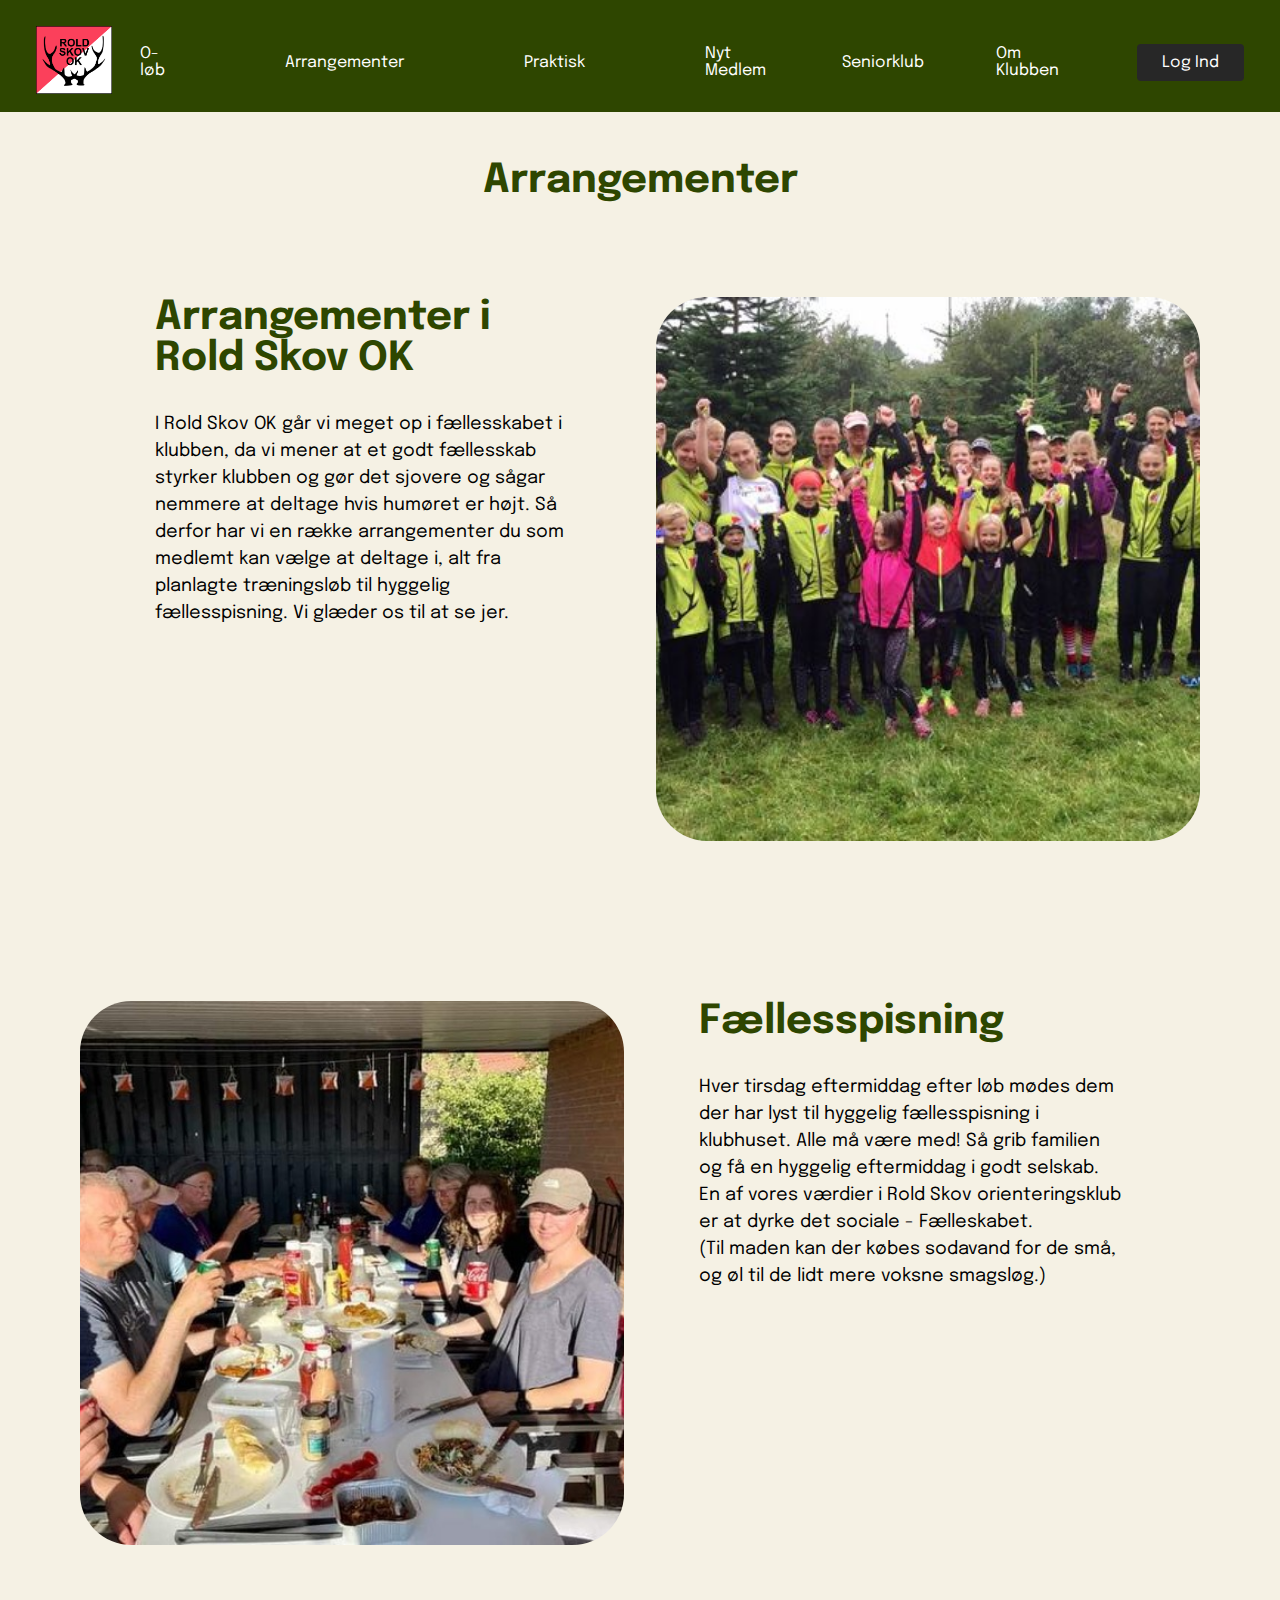
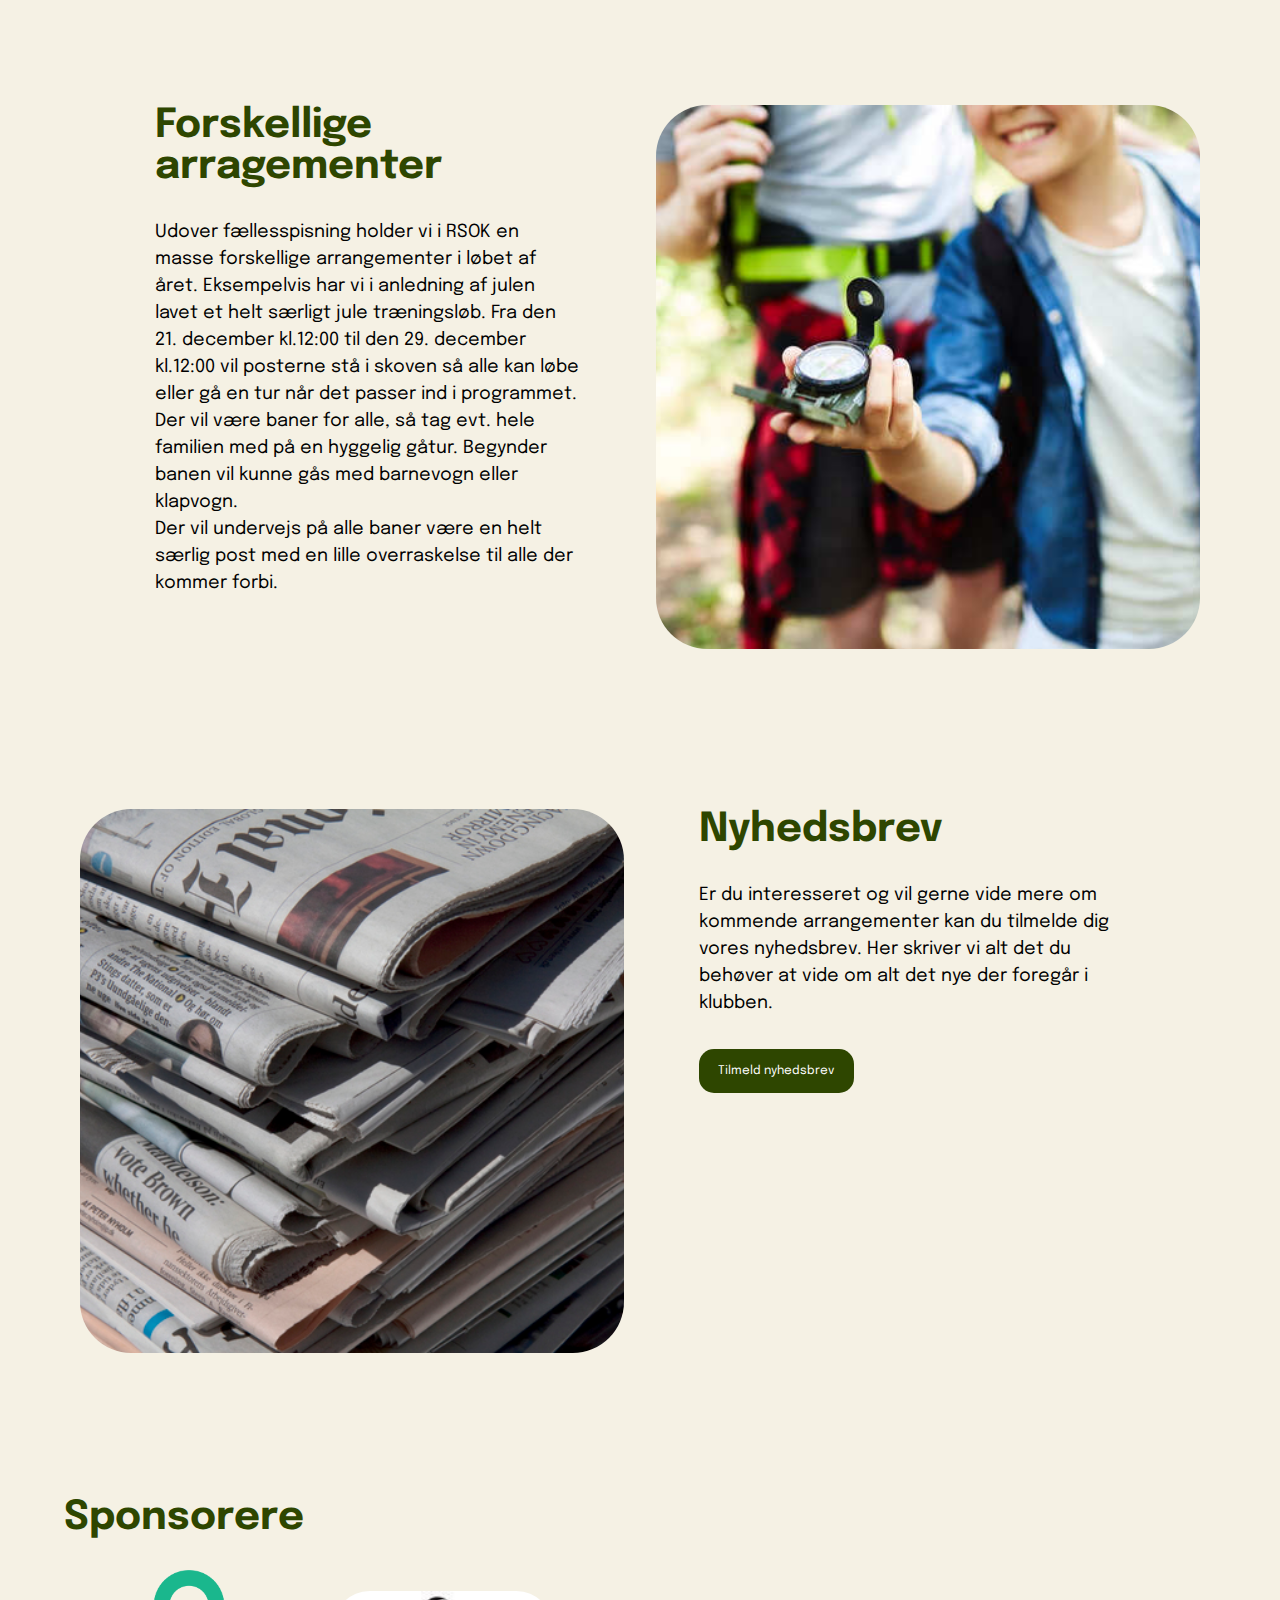
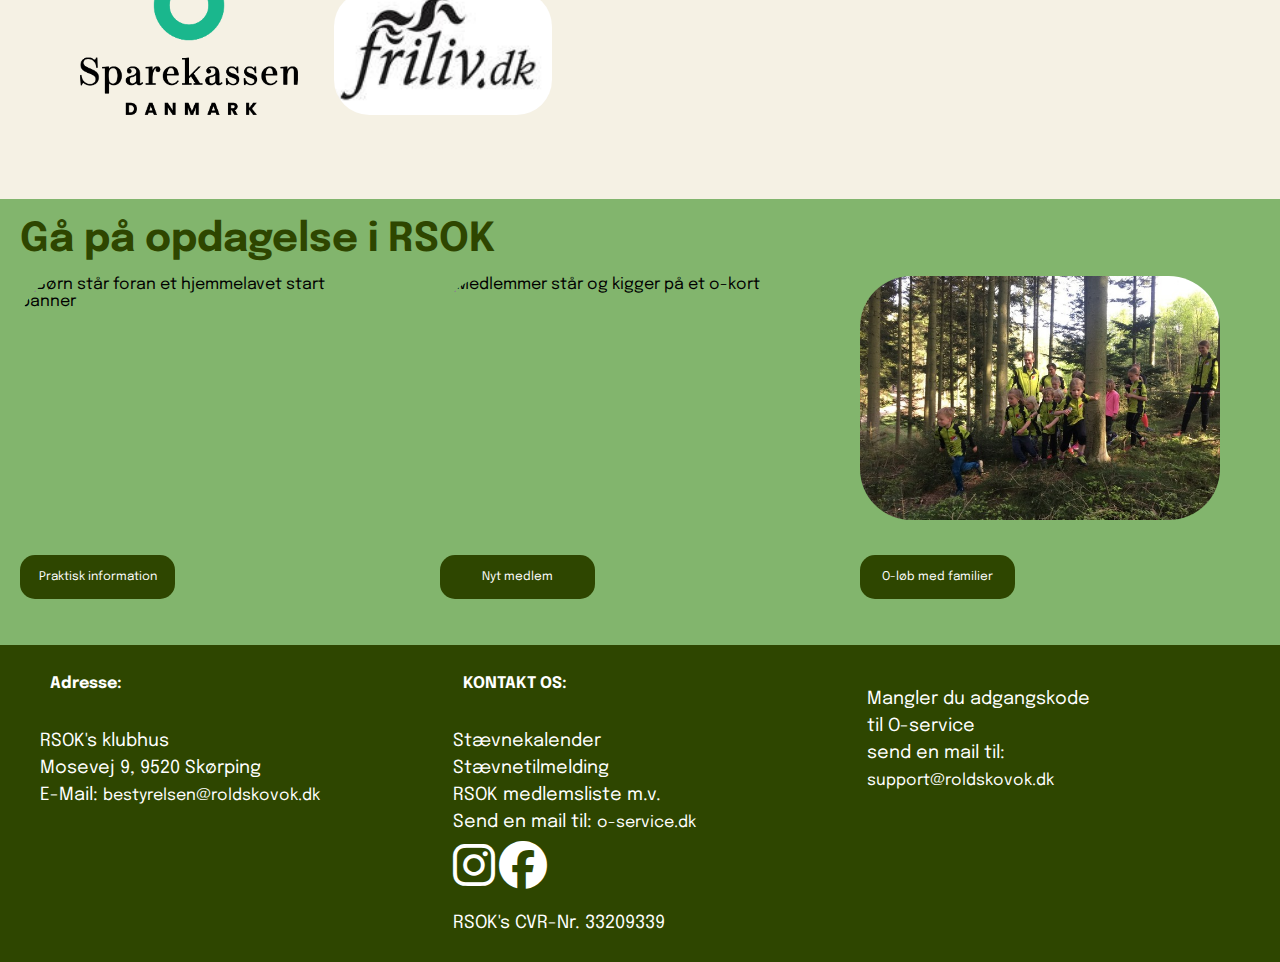
==== commit 5b4273bb: "billeder fixet" ====
--- a/Arrangementer.html
+++ b/Arrangementer.html
@@ -111,7 +111,7 @@
         <br>
         Der vil undervejs på alle baner være en helt særlig post med en lille overraskelse til alle der kommer forbi.</p>
         
-        <img class="articleimg1" src="assets/img/RSOK_Dreng_Med_Kompas.jpg" alt="Glad-dreng-på-O-Løb-med-et-kompas"
+        <img class="articleimg1" src="assets/img/RSOKdrengMedKompas.jpg" alt="Glad-dreng-på-O-Løb-med-et-kompas"
          width="500">
 </article>
 
@@ -119,7 +119,7 @@
     
     <h2 class="articleoverskrift2">Nyhedsbrev</h2>
     <p class="articletekst2"> Er du interesseret og vil gerne vide mere om kommende arrangementer kan du tilmelde dig vores nyhedsbrev. Her skriver vi alt det du behøver at vide om alt det nye der foregår i klubben. </p>
-    <img  class="articleimg2" src="assets/img/RSOK_Newsletter.jpg"
+    <img  class="articleimg2" src="assets/img/RSOKnewsletter.jpg"
     
     alt="RSOK_Newsletter" width="500">
     <a class="button articlebutton2" href="#">Tilmeld nyhedsbrev</a>
@@ -139,8 +139,8 @@
         <div class="container">
             <h2>Gå på opdagelse i RSOK</h2>
             <div class="opdagelse">
-                <img  src="assets/img/rsok_opdagelse_praktisk_information.jpeg" alt="Børn står foran et hjemmelavet start banner">
-                <img  src="assets/img/RSOK_Opdagelse_Nyt_Medlem.png" alt="Medlemmer står og kigger på et o-kort">
+                <img  src="assets/img/rsokopdagelsepraktiskinformation.jpeg" alt="Børn står foran et hjemmelavet start banner">
+                <img  src="assets/img/RSOKOpdagelseNytmedlem.png" alt="Medlemmer står og kigger på et o-kort">
                 <img  src="assets/img/orienteringsklubOLoebForFamilier.jpg" alt="Hyggeligt løb i skoven for hele familien">
              
              
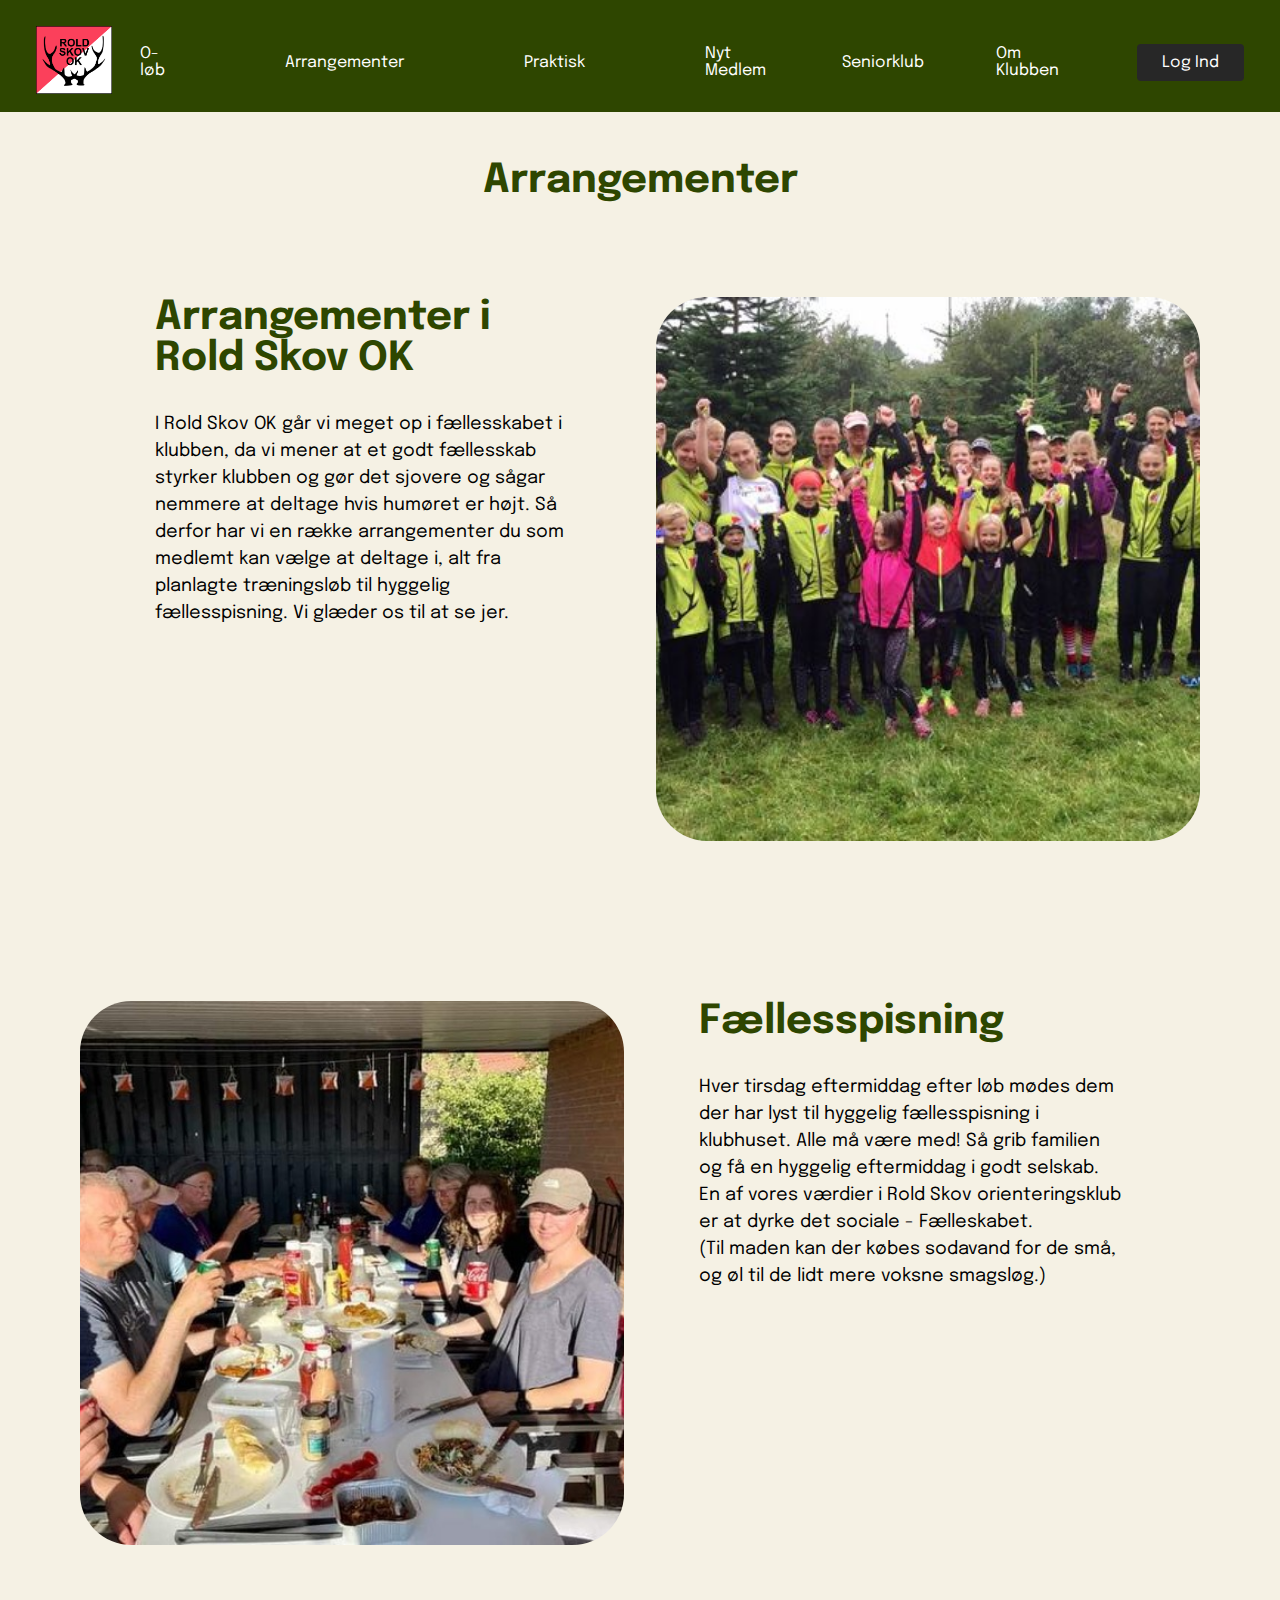
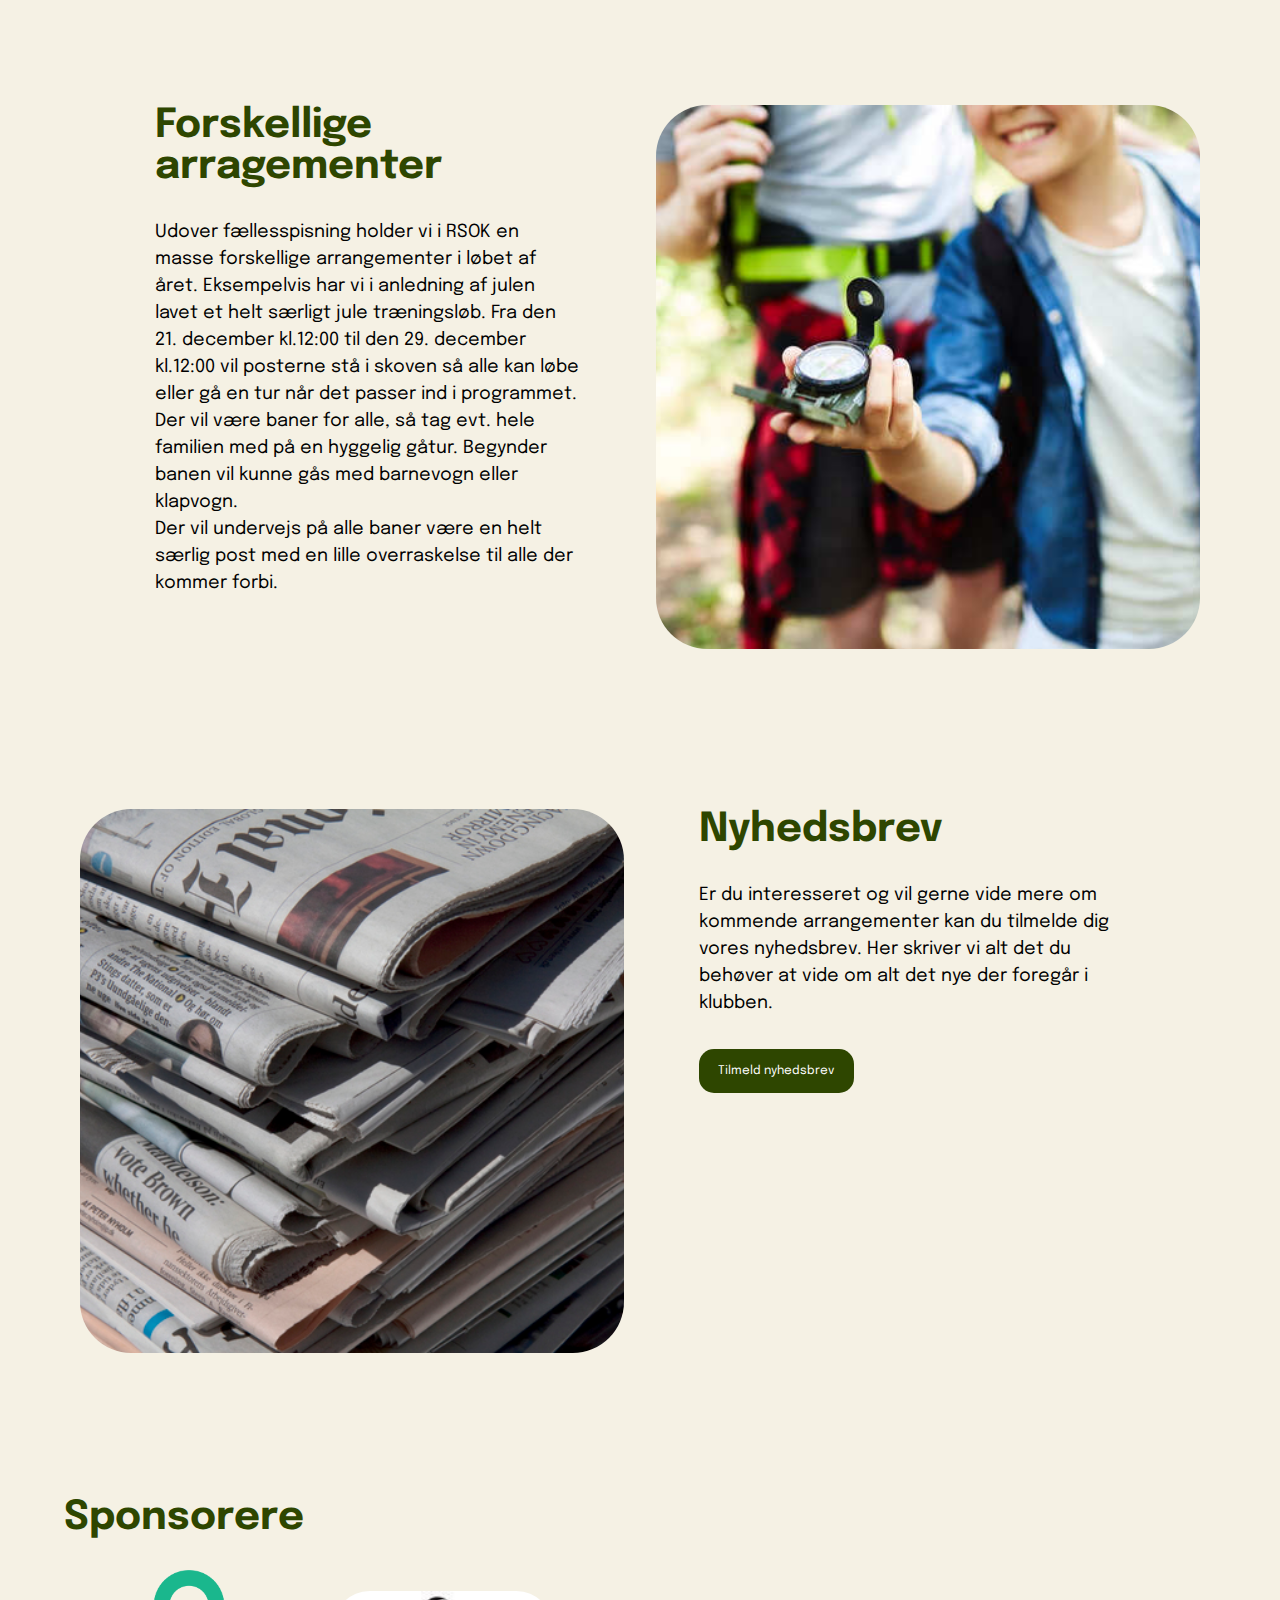
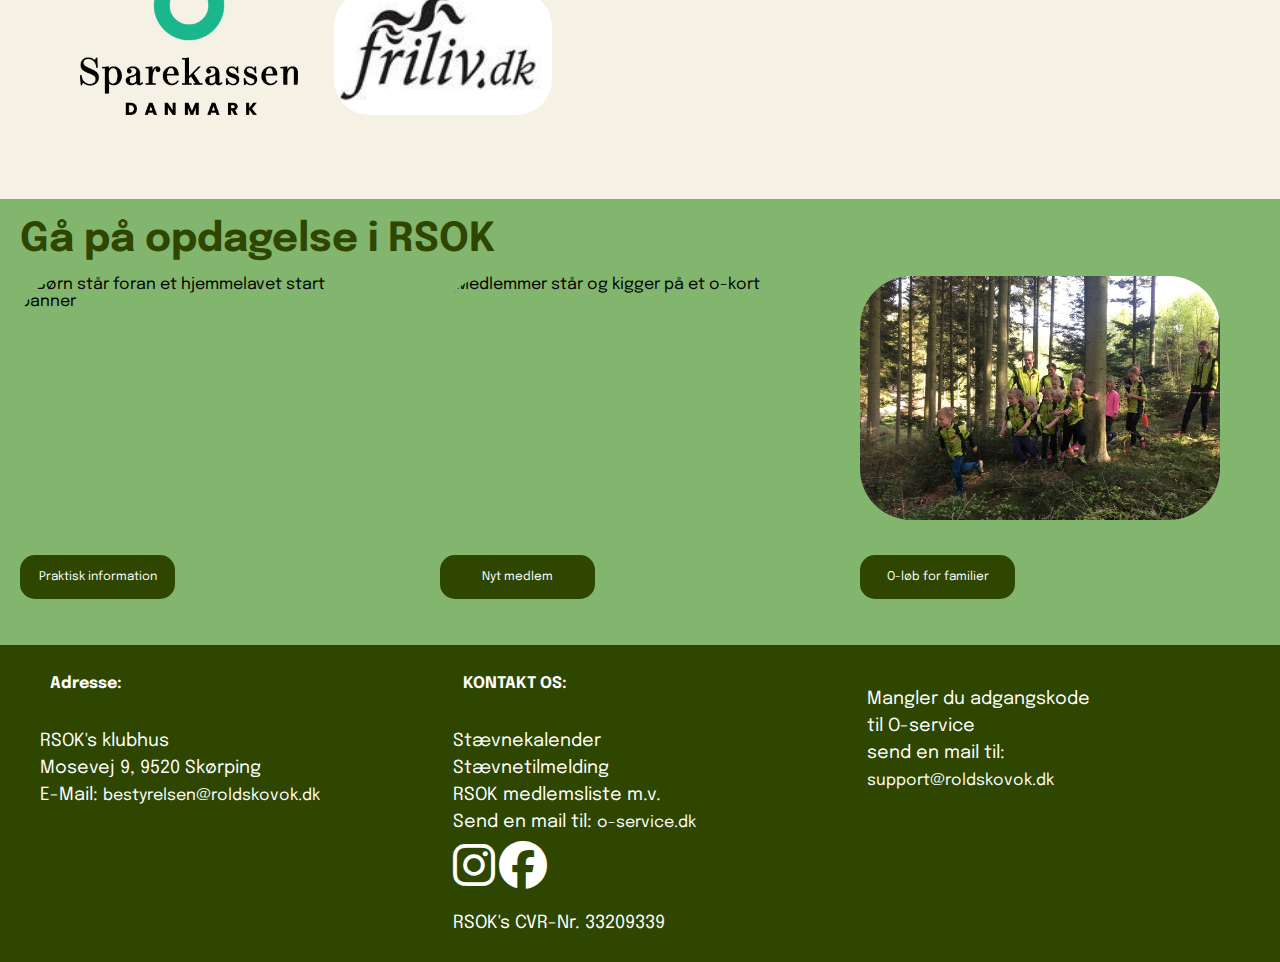
==== commit 515f60dc: "ændret stavefejl" ====
--- a/Arrangementer.html
+++ b/Arrangementer.html
@@ -146,7 +146,7 @@
              
             <a class="button knap1" href="./PraktiskInformation.html">Praktisk information</a>
             <a class="button knap2" href="./NytMedlem.html">Nyt medlem</a>
-            <a class="button knap3" href="./OLobForFamilier.html">O-løb med familier</a>
+            <a class="button knap3" href="./OLobForFamilier.html">O-løb for familier</a>
             </div>
         </div>
     </article>
